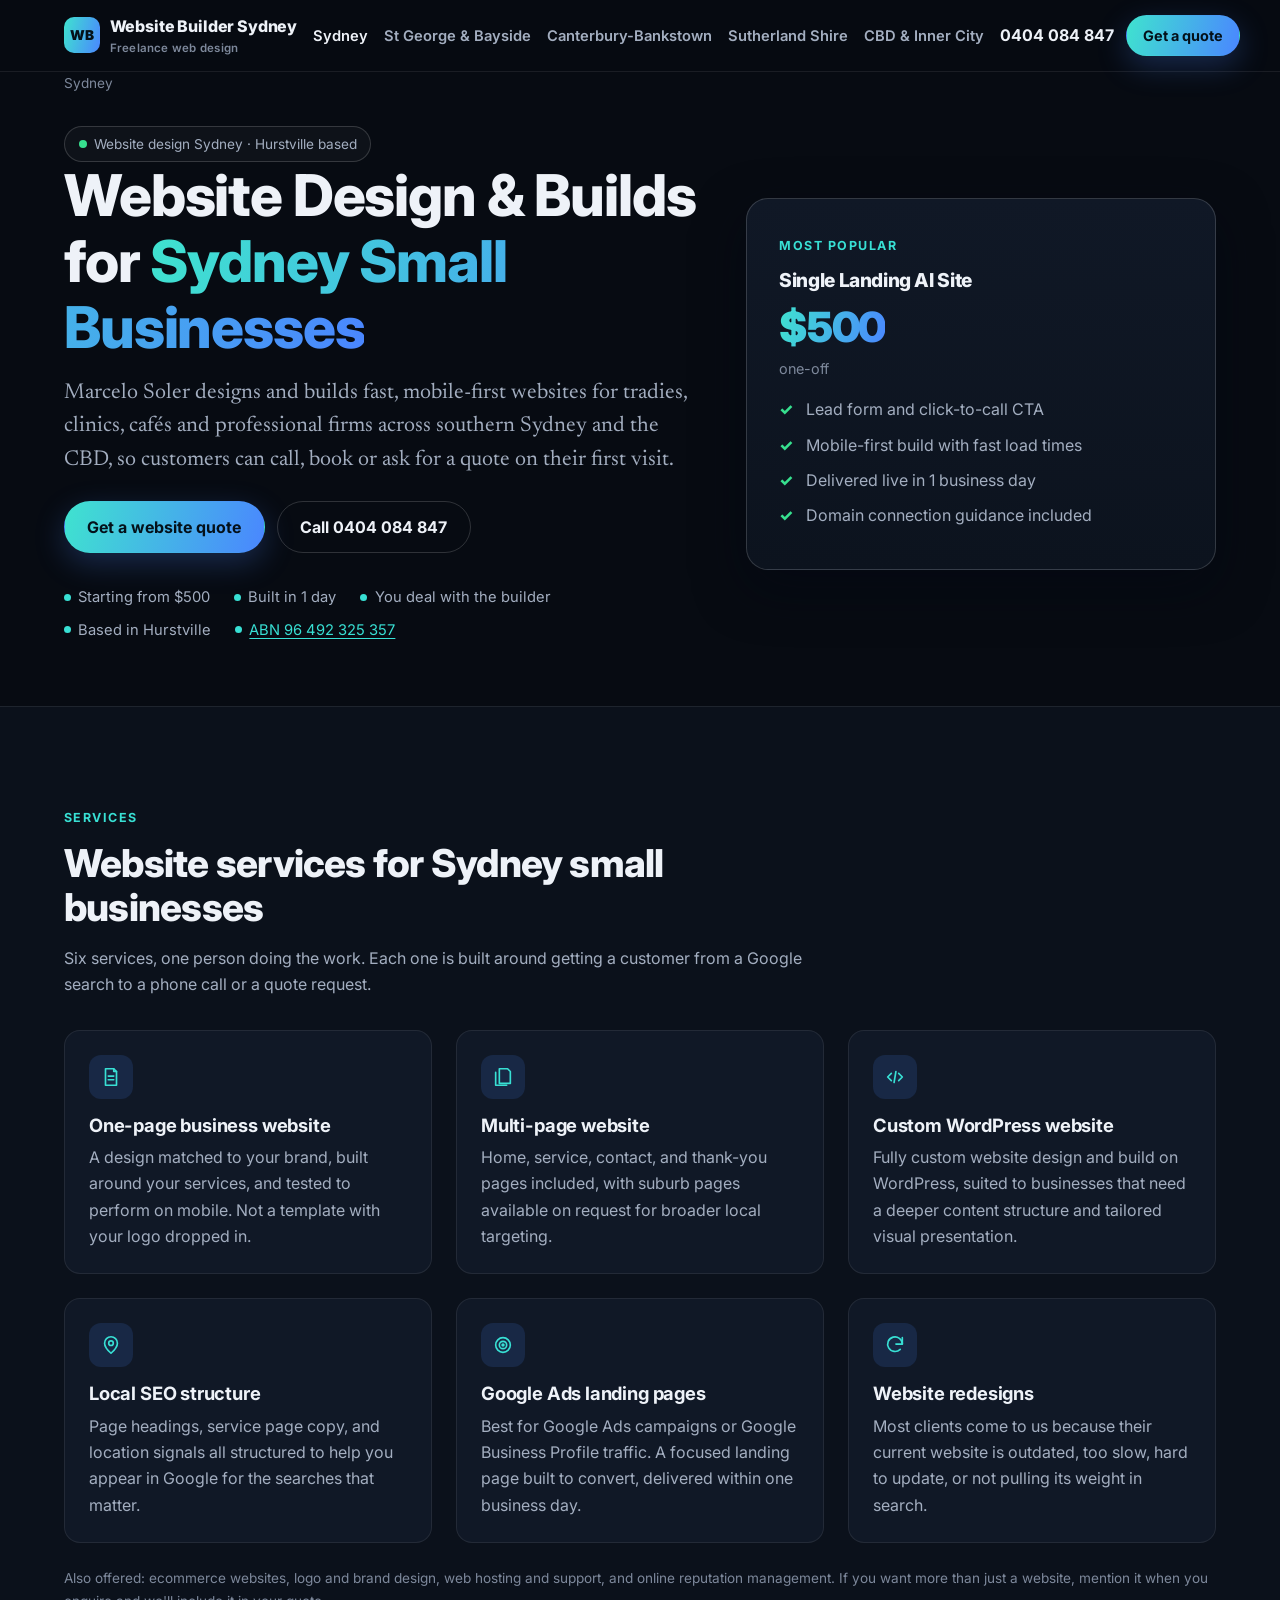
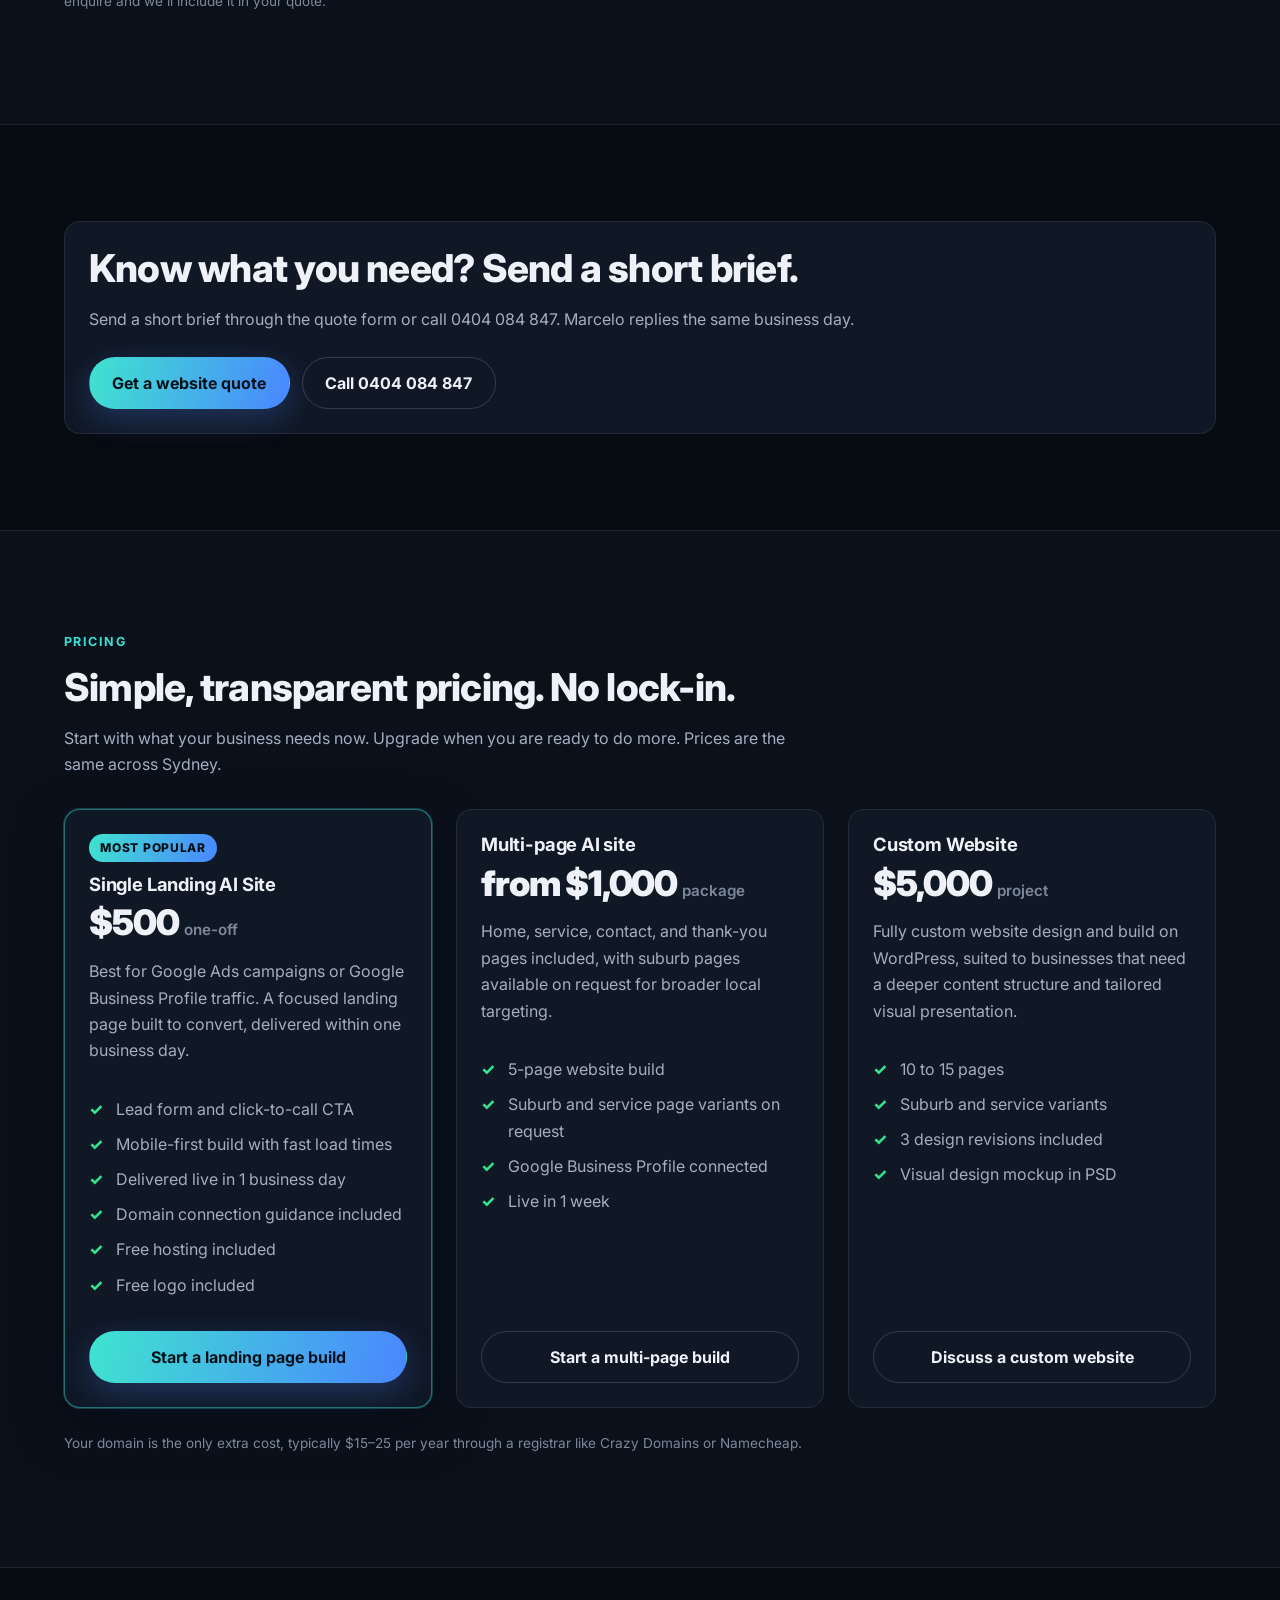
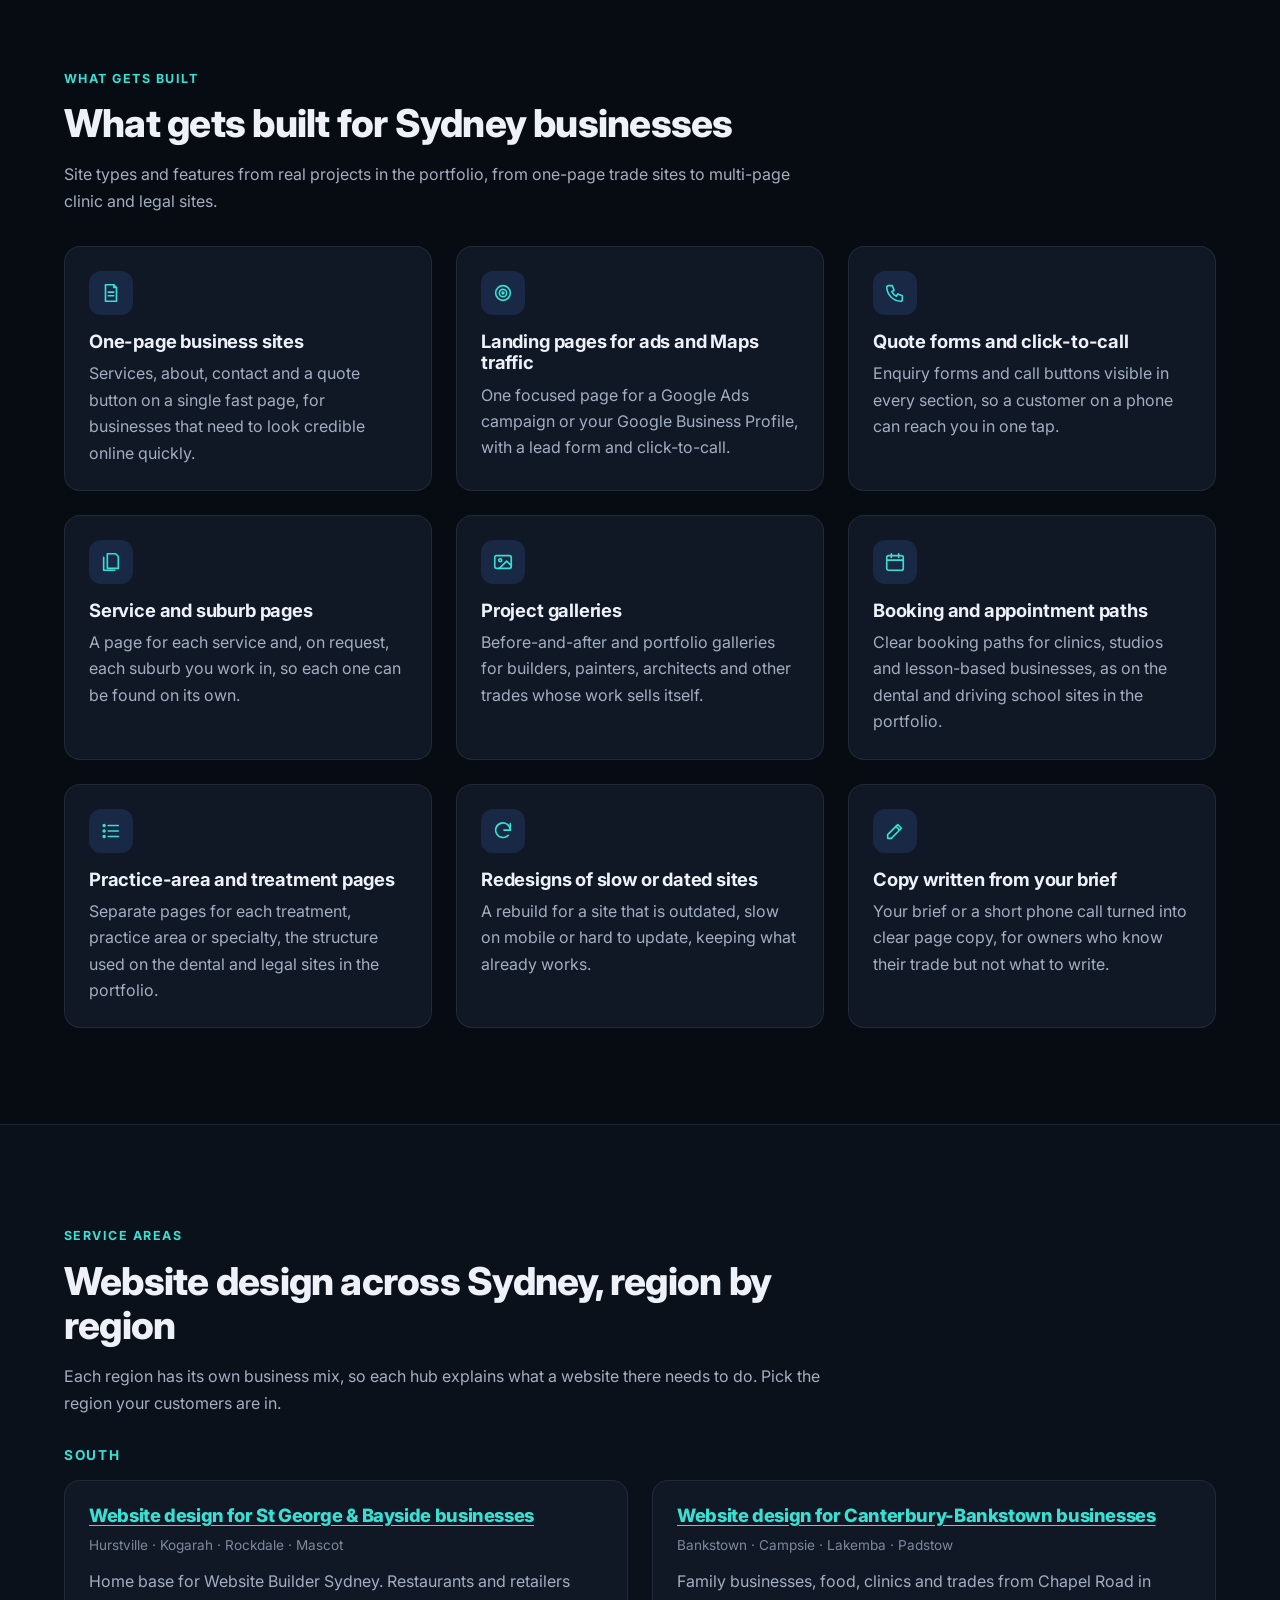
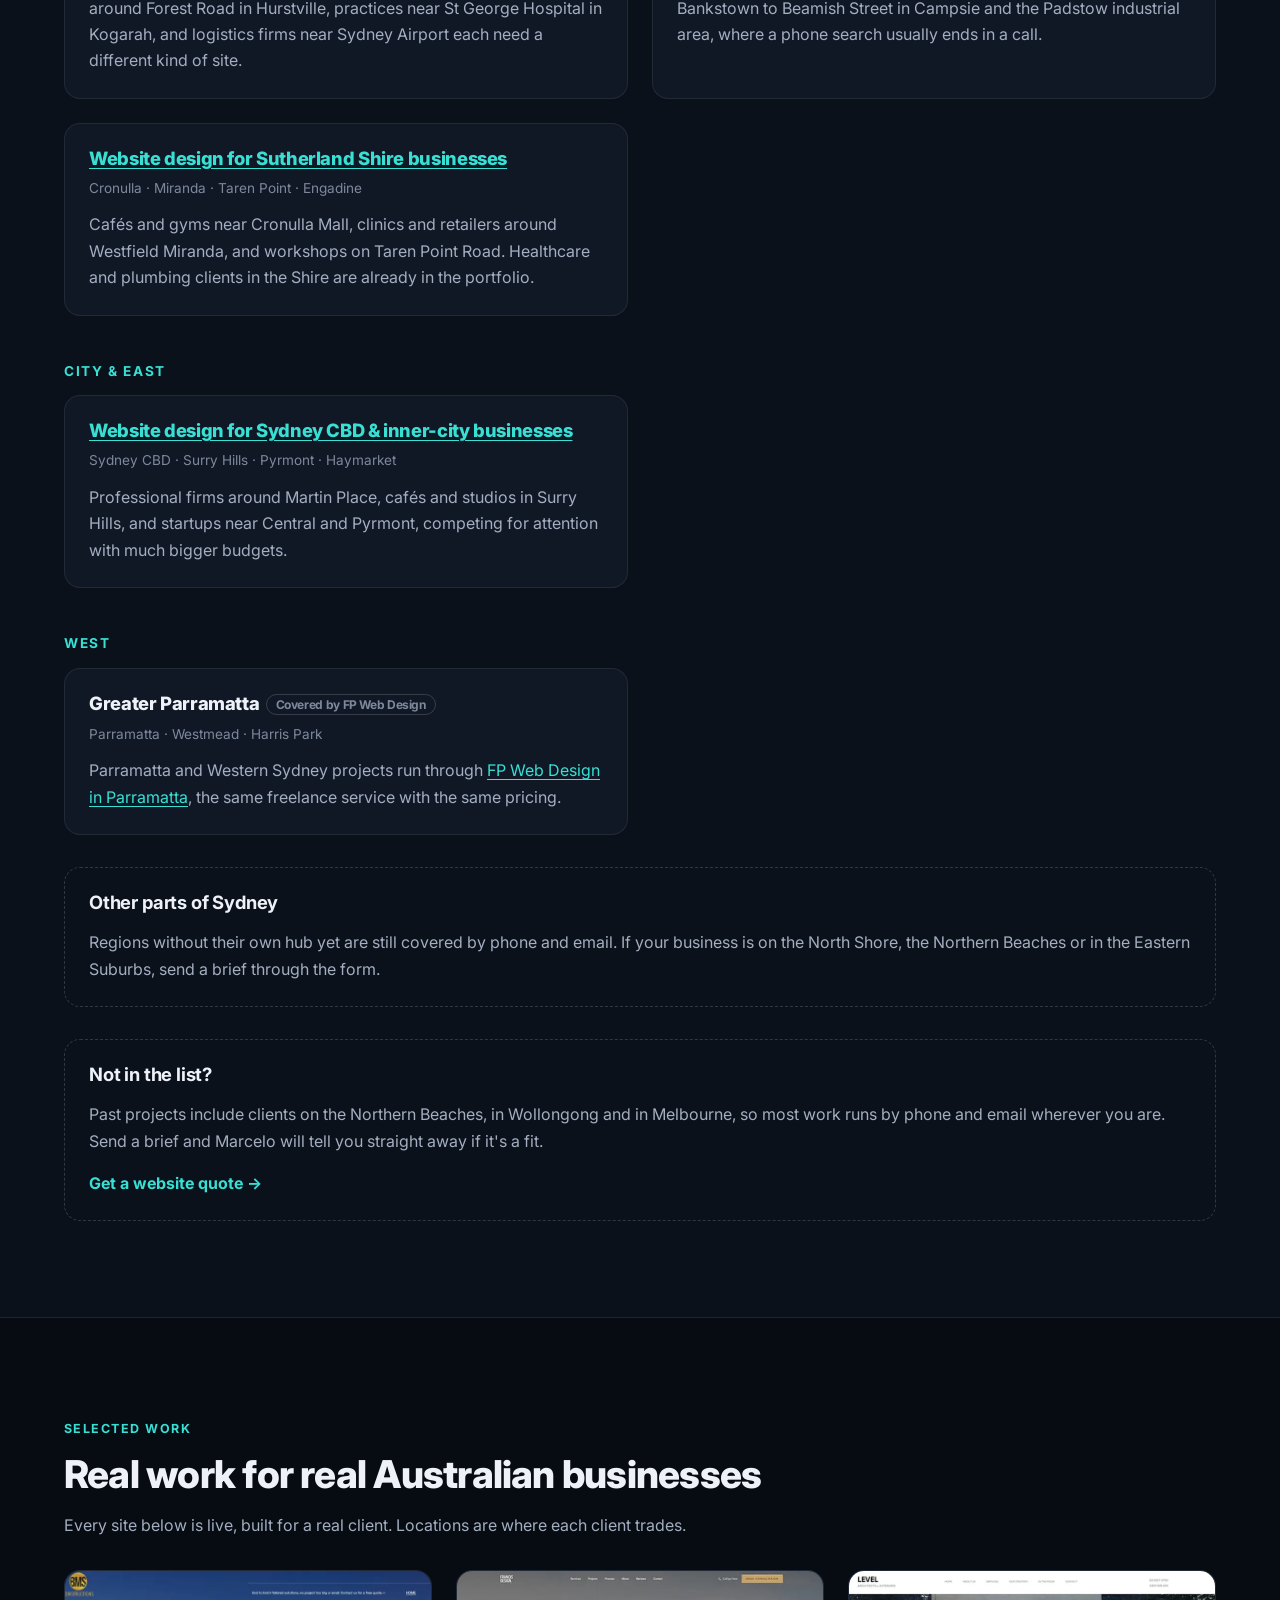
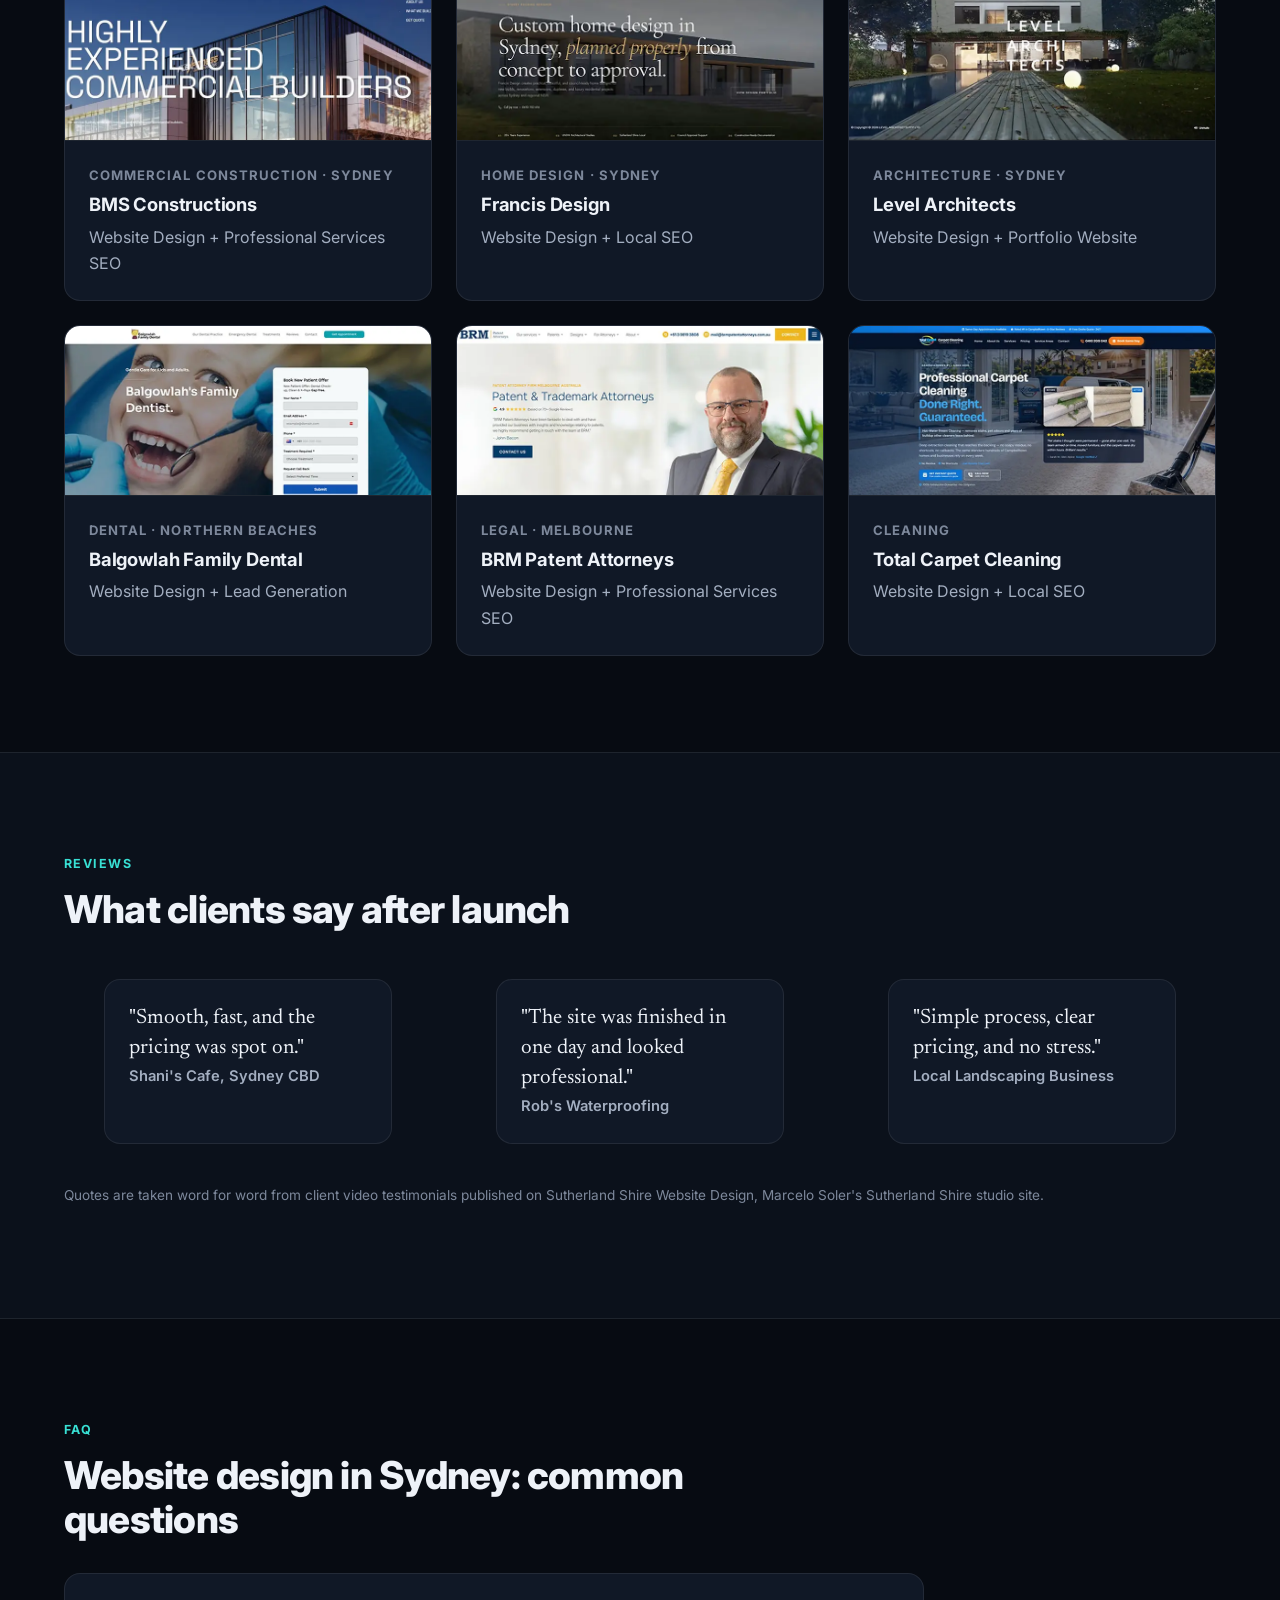
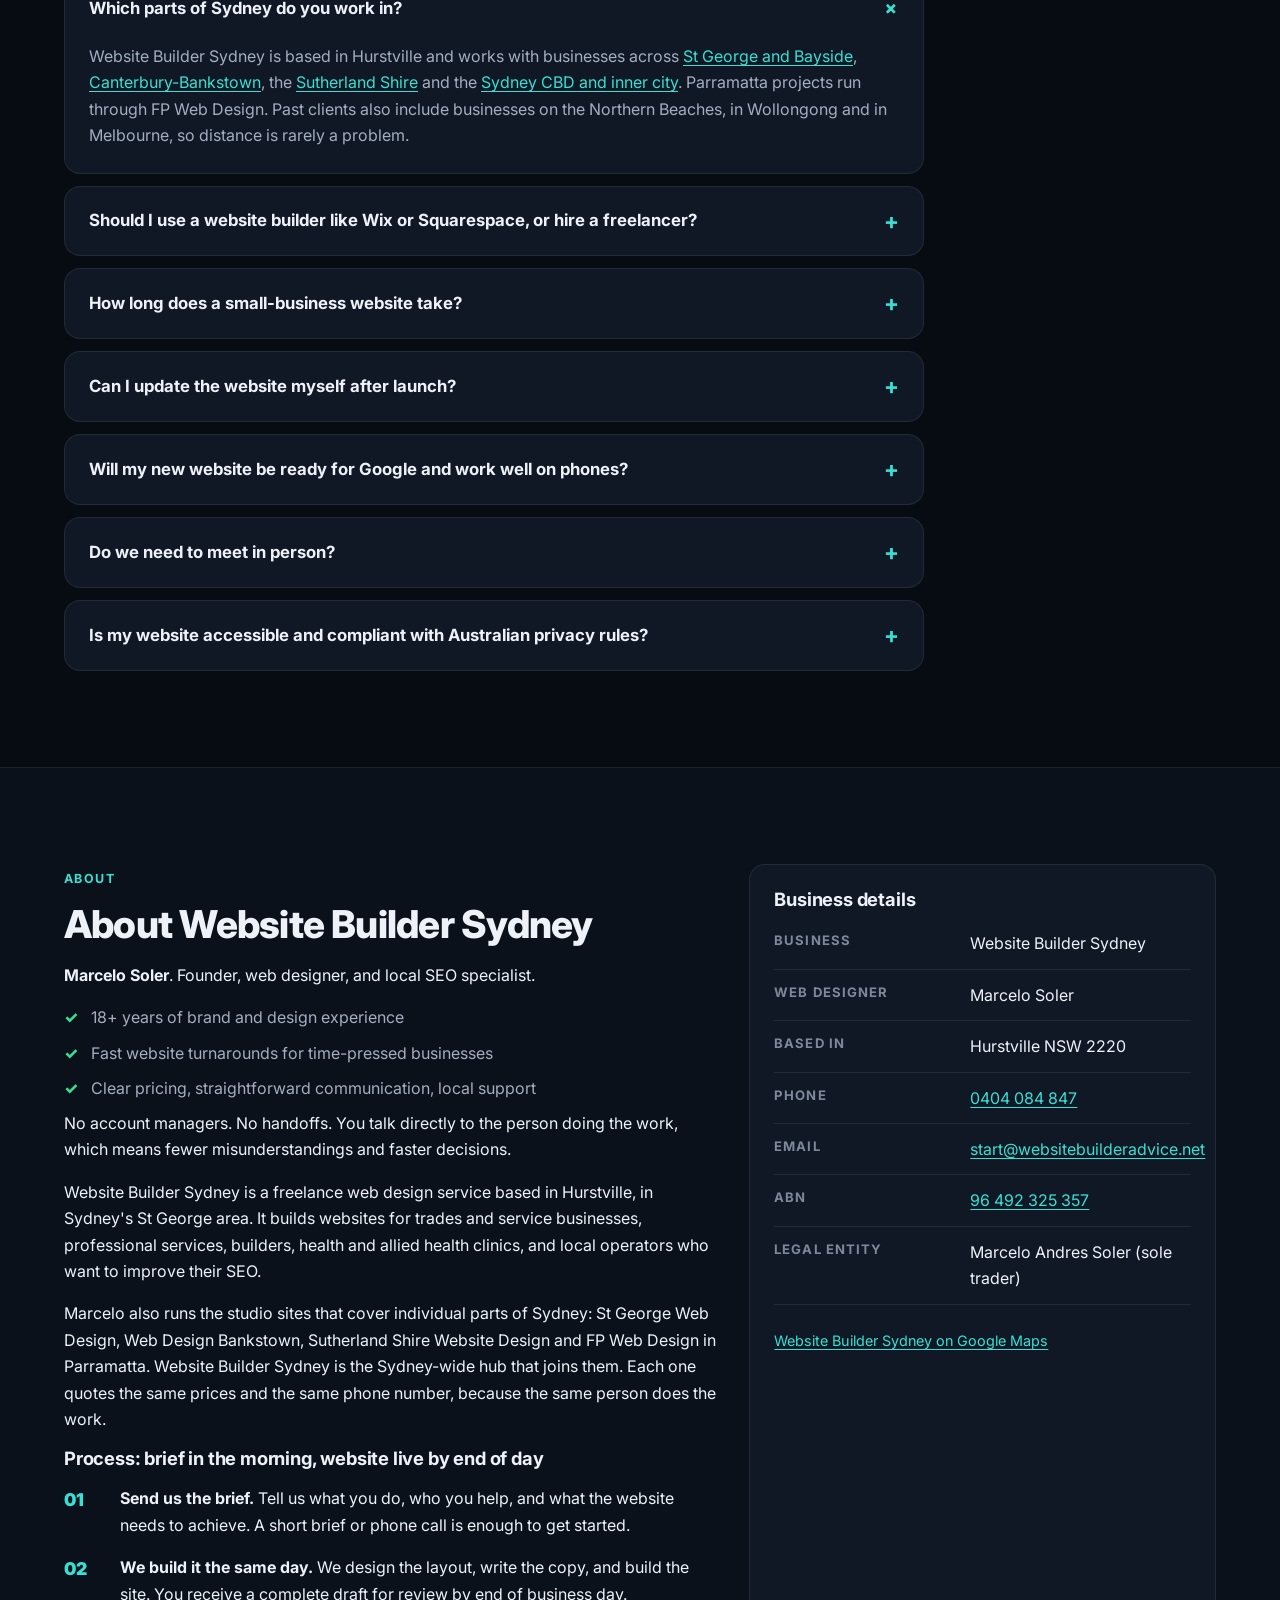
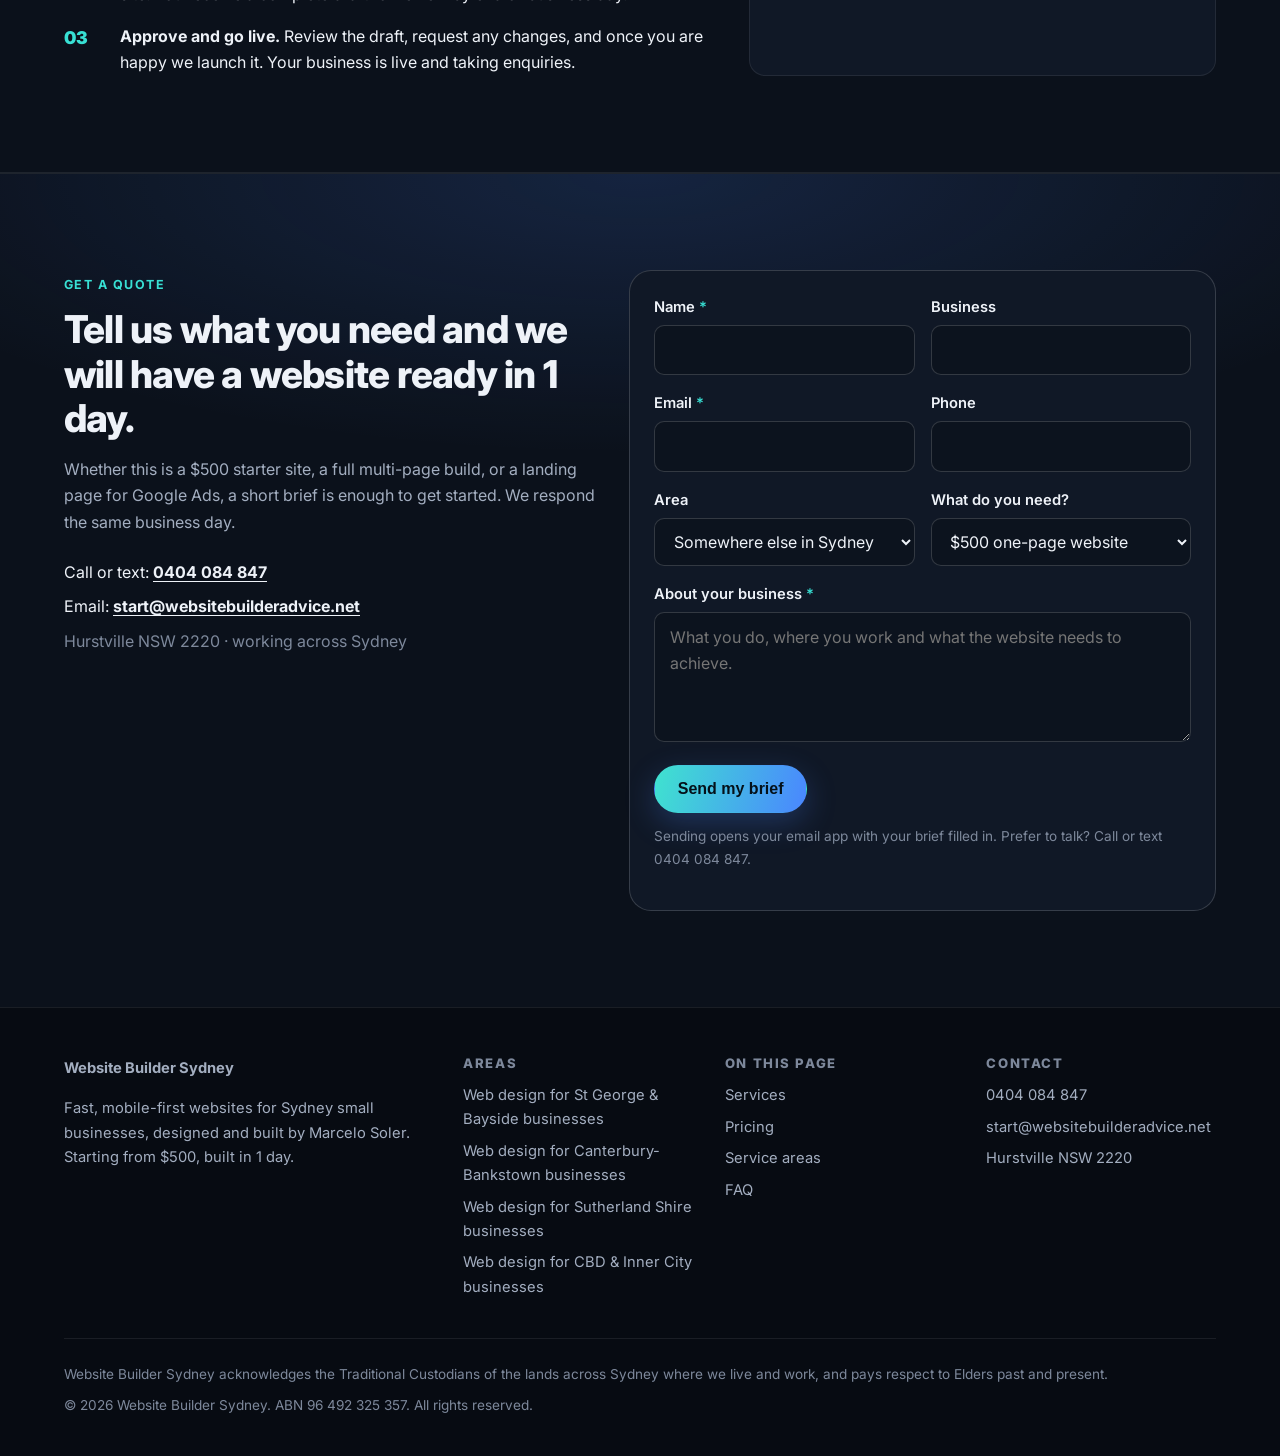
==== index.html @ 634d4457 "Make the Sydney hub the homepage and drop the / redirect Hub moves from /web-design-sydney/ to /, re" ====
<!DOCTYPE html>
<html lang="en-AU">
<head>
<meta charset="utf-8" />
<meta name="viewport" content="width=device-width, initial-scale=1" />
<title>Website Design Sydney from $500 | Website Builder Sydney</title>
<meta name="description" content="Freelance website design for Sydney small businesses by Marcelo Soler. Fast, mobile-first sites from $500, built in 1 day. St George, Bankstown, Sutherland Shire and the CBD." />
<link rel="canonical" href="https://websitebuilderadvice.net/" />
<meta property="og:type" content="website" />
<meta property="og:locale" content="en_AU" />
<meta property="og:site_name" content="Website Builder Sydney" />
<meta property="og:title" content="Website Design Sydney from $500 | Website Builder Sydney" />
<meta property="og:description" content="Freelance website design for Sydney small businesses by Marcelo Soler. Fast, mobile-first sites from $500, built in 1 day. St George, Bankstown, Sutherland Shire and the CBD." />
<meta property="og:url" content="https://websitebuilderadvice.net/" />
<meta name="theme-color" content="#070b12" />
<link rel="icon" href="/images/favicon.svg" type="image/svg+xml" />
<link rel="preconnect" href="https://fonts.googleapis.com" />
<link rel="preconnect" href="https://fonts.gstatic.com" crossorigin />
<link rel="stylesheet" href="https://fonts.googleapis.com/css2?family=Inter:wght@400;600;700;800;900&amp;family=Newsreader:ital,opsz,wght@0,6..72,400;1,6..72,400&amp;display=swap" />
<link rel="stylesheet" href="/css/styles.css?v=1" />
<script src="/js/main.js" defer></script>
</head>
<body>

<a class="skip-link" href="#main">Skip to content</a>
<header class="site-header">
  <div class="container header-inner">
    <a class="brand" href="/" aria-label="Website Builder Sydney, home">
      <span class="brand-mark" aria-hidden="true">WB</span>
      <span class="brand-name">Website Builder Sydney<small>Freelance web design</small></span>
    </a>
    <nav class="nav" aria-label="Primary"><ul><li><a href="/" aria-current="page">Sydney</a></li><li><a href="/st-george-bayside/">St George &amp; Bayside</a></li><li><a href="/canterbury-bankstown/">Canterbury-Bankstown</a></li><li><a href="/sutherland-shire/">Sutherland Shire</a></li><li><a href="/cbd-inner-city/">CBD &amp; Inner City</a></li></ul></nav>
    <div class="header-actions">
      <a class="header-phone" href="tel:+61404084847">0404 084 847</a>
      <a class="btn btn-primary" href="#quote">Get a quote</a>
      <button class="menu-toggle" type="button" aria-expanded="false" aria-controls="mobile-menu" data-menu-toggle>
        <span aria-hidden="true">☰</span><span class="sr-only">Menu</span>
      </button>
    </div>
  </div>
  <div class="mobile-menu" id="mobile-menu" hidden>
    <ul><li><a href="/" aria-current="page">Sydney</a></li><li><a href="/st-george-bayside/">St George &amp; Bayside</a></li><li><a href="/canterbury-bankstown/">Canterbury-Bankstown</a></li><li><a href="/sutherland-shire/">Sutherland Shire</a></li><li><a href="/cbd-inner-city/">CBD &amp; Inner City</a></li><li><a href="tel:+61404084847">Call 0404 084 847</a></li></ul>
  </div>
</header>
<main id="main">

<nav class="crumbs container" aria-label="Breadcrumb"><ol><li aria-current="page">Sydney</li></ol></nav>
<section class="hero" aria-labelledby="hero-h">
  <div class="container hero-grid">
    <div>
      <span class="pill" data-flag="new copy: owner sign-off"><span class="dot"></span>Website design Sydney · Hurstville based</span>
      <h1 id="hero-h" data-flag="new copy: owner sign-off">Website Design &amp; Builds for <span class="gradient-text">Sydney Small Businesses</span></h1>
      <p class="lede" data-flag="new copy: owner sign-off">Marcelo Soler designs and builds fast, mobile-first websites for tradies, clinics, cafés and professional firms across southern Sydney and the CBD, so customers can call, book or ask for a quote on their first visit.</p>
      <div class="cta-row">
        <a class="btn btn-primary" href="#quote">Get a website quote</a>
        <a class="btn btn-ghost" href="tel:+61404084847">Call 0404 084 847</a>
      </div>
      <ul class="trust-row" data-source="https://stgeorgewebdesign.com.au/">
        <li>Starting from $500</li>
        <li>Built in 1 day</li>
        <li>You deal with the builder</li>
        <li>Based in Hurstville</li>
        <li><a href="https://abr.business.gov.au/ABN/View?abn=96492325357" rel="noopener">ABN 96 492 325 357</a></li>
      </ul>
    </div>
    <aside class="hero-card" aria-label="Starter website offer" data-source="https://stgeorgewebdesign.com.au/">
      <span class="eyebrow">Most popular</span>
      <h2>Single Landing AI Site</h2>
      <p class="price"><span class="gradient-text">$500</span></p>
      <p class="dim fs-sm">one-off</p>
      <ul class="ticks">
        <li>Lead form and click-to-call CTA</li>
        <li>Mobile-first build with fast load times</li>
        <li>Delivered live in 1 business day</li>
        <li>Domain connection guidance included</li>
      </ul>
    </aside>
  </div>
</section>

<section class="section section--alt" id="services" aria-labelledby="services-h">
  <div class="container">
    <div class="section-head">
      <span class="eyebrow">Services</span>
      <h2 id="services-h" data-flag="new copy: owner sign-off">Website services for Sydney small businesses</h2>
      <p class="muted" data-flag="new copy: owner sign-off">Six services, one person doing the work. Each one is built around getting a customer from a Google search to a phone call or a quote request.</p>
    </div>
    <div class="grid grid-3">
      <article class="card" id="svc-onepage" data-source="https://stgeorgewebdesign.com.au/">
        <span class="card-icon" aria-hidden="true"><svg viewBox="0 0 24 24" fill="none" stroke="currentColor" stroke-width="1.8" stroke-linecap="round" stroke-linejoin="round"><path d="M6 3h9l3 3v15H6z"/><path d="M15 3v3h3"/><path d="M9 11h6M9 15h6"/></svg></span>
        <h3>One-page business website</h3>
        <p class="muted">A design matched to your brand, built around your services, and tested to perform on mobile. Not a template with your logo dropped in.</p>
      </article>
      <article class="card" id="svc-multipage" data-source="https://stgeorgewebdesign.com.au/">
        <span class="card-icon" aria-hidden="true"><svg viewBox="0 0 24 24" fill="none" stroke="currentColor" stroke-width="1.8" stroke-linecap="round" stroke-linejoin="round"><path d="M8 3h9l3 3v13H8z"/><path d="M4 7v14h12"/></svg></span>
        <h3>Multi-page website</h3>
        <p class="muted">Home, service, contact, and thank-you pages included, with suburb pages available on request for broader local targeting.</p>
      </article>
      <article class="card" id="svc-custom" data-source="https://stgeorgewebdesign.com.au/">
        <span class="card-icon" aria-hidden="true"><svg viewBox="0 0 24 24" fill="none" stroke="currentColor" stroke-width="1.8" stroke-linecap="round" stroke-linejoin="round"><path d="M8 8l-4 4 4 4M16 8l4 4-4 4M13 6l-2 12"/></svg></span>
        <h3>Custom WordPress website</h3>
        <p class="muted">Fully custom website design and build on WordPress, suited to businesses that need a deeper content structure and tailored visual presentation.</p>
      </article>
      <article class="card" id="svc-seo" data-source="https://stgeorgewebdesign.com.au/">
        <span class="card-icon" aria-hidden="true"><svg viewBox="0 0 24 24" fill="none" stroke="currentColor" stroke-width="1.8" stroke-linecap="round" stroke-linejoin="round"><path d="M12 21s-7-6.2-7-11a7 7 0 0114 0c0 4.8-7 11-7 11z"/><circle cx="12" cy="10" r="2.5"/></svg></span>
        <h3>Local SEO structure</h3>
        <p class="muted">Page headings, service page copy, and location signals all structured to help you appear in Google for the searches that matter.</p>
      </article>
      <article class="card" id="svc-ads" data-source="https://stgeorgewebdesign.com.au/">
        <span class="card-icon" aria-hidden="true"><svg viewBox="0 0 24 24" fill="none" stroke="currentColor" stroke-width="1.8" stroke-linecap="round" stroke-linejoin="round"><circle cx="12" cy="12" r="8"/><circle cx="12" cy="12" r="4"/><circle cx="12" cy="12" r="1"/></svg></span>
        <h3>Google Ads landing pages</h3>
        <p class="muted">Best for Google Ads campaigns or Google Business Profile traffic. A focused landing page built to convert, delivered within one business day.</p>
      </article>
      <article class="card" id="svc-redesign" data-source="https://sutherlandwebdesign.com.au/about/">
        <span class="card-icon" aria-hidden="true"><svg viewBox="0 0 24 24" fill="none" stroke="currentColor" stroke-width="1.8" stroke-linecap="round" stroke-linejoin="round"><path d="M20 11a8 8 0 10-2.3 5.7"/><path d="M20 4v7h-7"/></svg></span>
        <h3>Website redesigns</h3>
        <p class="muted">Most clients come to us because their current website is outdated, too slow, hard to update, or not pulling its weight in search.</p>
      </article>
    </div>
    <p class="source-note" data-source="https://sutherlandwebdesign.com.au/">Also offered: ecommerce websites, logo and brand design, web hosting and support, and online reputation management. If you want more than just a website, mention it when you enquire and we'll include it in your quote.</p>
  </div>
</section>
<section class="section" aria-labelledby="mid-cta-h">
  <div class="container">
    <div class="card" data-flag="new copy: owner sign-off">
      <h2 id="mid-cta-h">Know what you need? Send a short brief.</h2>
      <p class="muted">Send a short brief through the quote form or call 0404 084 847. Marcelo replies the same business day.</p>
      <div class="cta-row">
        <a class="btn btn-primary" href="#quote">Get a website quote</a>
        <a class="btn btn-ghost" href="tel:+61404084847">Call 0404 084 847</a>
      </div>
    </div>
  </div>
</section>

<section class="section section--alt" id="pricing" aria-labelledby="pricing-h" data-source="https://stgeorgewebdesign.com.au/">
  <div class="container">
    <div class="section-head">
      <span class="eyebrow">Pricing</span>
      <h2 id="pricing-h">Simple, transparent pricing. No lock-in.</h2>
      <p class="muted">Start with what your business needs now. Upgrade when you are ready to do more. Prices are the same across Sydney.</p>
    </div>
    <div class="grid grid-3">
      <article class="card plan plan--featured">
        <span class="badge">Most popular</span>
        <h3>Single Landing AI Site</h3>
        <p class="price">$500 <small>one-off</small></p>
        <p class="muted">Best for Google Ads campaigns or Google Business Profile traffic. A focused landing page built to convert, delivered within one business day.</p>
        <ul class="ticks"><li>Lead form and click-to-call CTA</li><li>Mobile-first build with fast load times</li><li>Delivered live in 1 business day</li><li>Domain connection guidance included</li><li>Free hosting included</li><li>Free logo included</li></ul>
        <a class="btn btn-primary" href="#quote">Start a landing page build</a>
      </article>
      <article class="card plan">

        <h3>Multi-page AI site</h3>
        <p class="price">from $1,000 <small>package</small></p>
        <p class="muted">Home, service, contact, and thank-you pages included, with suburb pages available on request for broader local targeting.</p>
        <ul class="ticks"><li>5-page website build</li><li>Suburb and service page variants on request</li><li>Google Business Profile connected</li><li>Live in 1 week</li></ul>
        <a class="btn btn-ghost" href="#quote">Start a multi-page build</a>
      </article>
      <article class="card plan">

        <h3>Custom Website</h3>
        <p class="price">$5,000 <small>project</small></p>
        <p class="muted">Fully custom website design and build on WordPress, suited to businesses that need a deeper content structure and tailored visual presentation.</p>
        <ul class="ticks"><li>10 to 15 pages</li><li>Suburb and service variants</li><li>3 design revisions included</li><li>Visual design mockup in PSD</li></ul>
        <a class="btn btn-ghost" href="#quote">Discuss a custom website</a>
      </article>
    </div>
    <p class="source-note">Your domain is the only extra cost, typically $15–25 per year through a registrar like Crazy Domains or Namecheap.</p>
  </div>
</section>

<section class="section" id="what-i-build" aria-labelledby="build-h" data-flag="new copy: owner sign-off">
  <div class="container">
    <div class="section-head">
      <span class="eyebrow">What gets built</span>
      <h2 id="build-h">What gets built for Sydney businesses</h2>
      <p class="muted">Site types and features from real projects in the portfolio, from one-page trade sites to multi-page clinic and legal sites.</p>
    </div>
    <div class="grid grid-3">
      <article class="card">
        <span class="card-icon" aria-hidden="true"><svg viewBox="0 0 24 24" fill="none" stroke="currentColor" stroke-width="1.8" stroke-linecap="round" stroke-linejoin="round"><path d="M6 3h9l3 3v15H6z"/><path d="M15 3v3h3"/><path d="M9 11h6M9 15h6"/></svg></span>
        <h3>One-page business sites</h3>
        <p class="muted">Services, about, contact and a quote button on a single fast page, for businesses that need to look credible online quickly.</p>
      </article>
      <article class="card">
        <span class="card-icon" aria-hidden="true"><svg viewBox="0 0 24 24" fill="none" stroke="currentColor" stroke-width="1.8" stroke-linecap="round" stroke-linejoin="round"><circle cx="12" cy="12" r="8"/><circle cx="12" cy="12" r="4"/><circle cx="12" cy="12" r="1"/></svg></span>
        <h3>Landing pages for ads and Maps traffic</h3>
        <p class="muted">One focused page for a Google Ads campaign or your Google Business Profile, with a lead form and click-to-call.</p>
      </article>
      <article class="card">
        <span class="card-icon" aria-hidden="true"><svg viewBox="0 0 24 24" fill="none" stroke="currentColor" stroke-width="1.8" stroke-linecap="round" stroke-linejoin="round"><path d="M5 4h4l2 5-2.5 1.5a11 11 0 005 5L15 13l5 2v4a2 2 0 01-2 2A16 16 0 013 6a2 2 0 012-2z"/></svg></span>
        <h3>Quote forms and click-to-call</h3>
        <p class="muted">Enquiry forms and call buttons visible in every section, so a customer on a phone can reach you in one tap.</p>
      </article>
      <article class="card">
        <span class="card-icon" aria-hidden="true"><svg viewBox="0 0 24 24" fill="none" stroke="currentColor" stroke-width="1.8" stroke-linecap="round" stroke-linejoin="round"><path d="M8 3h9l3 3v13H8z"/><path d="M4 7v14h12"/></svg></span>
        <h3>Service and suburb pages</h3>
        <p class="muted">A page for each service and, on request, each suburb you work in, so each one can be found on its own.</p>
      </article>
      <article class="card">
        <span class="card-icon" aria-hidden="true"><svg viewBox="0 0 24 24" fill="none" stroke="currentColor" stroke-width="1.8" stroke-linecap="round" stroke-linejoin="round"><rect x="3" y="5" width="18" height="14" rx="2"/><circle cx="9" cy="10" r="1.6"/><path d="M21 16l-5-5-8 8"/></svg></span>
        <h3>Project galleries</h3>
        <p class="muted">Before-and-after and portfolio galleries for builders, painters, architects and other trades whose work sells itself.</p>
      </article>
      <article class="card">
        <span class="card-icon" aria-hidden="true"><svg viewBox="0 0 24 24" fill="none" stroke="currentColor" stroke-width="1.8" stroke-linecap="round" stroke-linejoin="round"><rect x="3" y="5" width="18" height="16" rx="2"/><path d="M3 10h18M8 3v4M16 3v4"/></svg></span>
        <h3>Booking and appointment paths</h3>
        <p class="muted">Clear booking paths for clinics, studios and lesson-based businesses, as on the dental and driving school sites in the portfolio.</p>
      </article>
      <article class="card">
        <span class="card-icon" aria-hidden="true"><svg viewBox="0 0 24 24" fill="none" stroke="currentColor" stroke-width="1.8" stroke-linecap="round" stroke-linejoin="round"><path d="M9 6h11M9 12h11M9 18h11"/><circle cx="4.5" cy="6" r="1"/><circle cx="4.5" cy="12" r="1"/><circle cx="4.5" cy="18" r="1"/></svg></span>
        <h3>Practice-area and treatment pages</h3>
        <p class="muted">Separate pages for each treatment, practice area or specialty, the structure used on the dental and legal sites in the portfolio.</p>
      </article>
      <article class="card">
        <span class="card-icon" aria-hidden="true"><svg viewBox="0 0 24 24" fill="none" stroke="currentColor" stroke-width="1.8" stroke-linecap="round" stroke-linejoin="round"><path d="M20 11a8 8 0 10-2.3 5.7"/><path d="M20 4v7h-7"/></svg></span>
        <h3>Redesigns of slow or dated sites</h3>
        <p class="muted">A rebuild for a site that is outdated, slow on mobile or hard to update, keeping what already works.</p>
      </article>
      <article class="card">
        <span class="card-icon" aria-hidden="true"><svg viewBox="0 0 24 24" fill="none" stroke="currentColor" stroke-width="1.8" stroke-linecap="round" stroke-linejoin="round"><path d="M4 20h4L19 9l-4-4L4 16z"/><path d="M13 7l4 4"/></svg></span>
        <h3>Copy written from your brief</h3>
        <p class="muted">Your brief or a short phone call turned into clear page copy, for owners who know their trade but not what to write.</p>
      </article>
    </div>
  </div>
</section>

<section class="section section--alt" id="areas" aria-labelledby="areas-h">
  <div class="container">
    <div class="section-head">
      <span class="eyebrow">Service areas</span>
      <h2 id="areas-h" data-flag="new copy: owner sign-off">Website design across Sydney, region by region</h2>
      <p class="muted" data-flag="new copy: owner sign-off">Each region has its own business mix, so each hub explains what a website there needs to do. Pick the region your customers are in.</p>
    </div>
    <div class="area-group">
      <h3>South</h3>
      <div class="grid grid-2">
        <article class="card area-card" data-flag="new copy: owner sign-off">
          <h4><a href="/st-george-bayside/">Website design for St George &amp; Bayside businesses</a></h4>
          <p class="places">Hurstville · Kogarah · Rockdale · Mascot</p>
          <p class="muted">Home base for Website Builder Sydney. Restaurants and retailers around Forest Road in Hurstville, practices near St George Hospital in Kogarah, and logistics firms near Sydney Airport each need a different kind of site.</p>
        </article>
        <article class="card area-card" data-flag="new copy: owner sign-off">
          <h4><a href="/canterbury-bankstown/">Website design for Canterbury-Bankstown businesses</a></h4>
          <p class="places">Bankstown · Campsie · Lakemba · Padstow</p>
          <p class="muted">Family businesses, food, clinics and trades from Chapel Road in Bankstown to Beamish Street in Campsie and the Padstow industrial area, where a phone search usually ends in a call.</p>
        </article>
        <article class="card area-card" data-flag="new copy: owner sign-off">
          <h4><a href="/sutherland-shire/">Website design for Sutherland Shire businesses</a></h4>
          <p class="places">Cronulla · Miranda · Taren Point · Engadine</p>
          <p class="muted">Cafés and gyms near Cronulla Mall, clinics and retailers around Westfield Miranda, and workshops on Taren Point Road. Healthcare and plumbing clients in the Shire are already in the portfolio.</p>
        </article>
      </div>
    </div>
    <div class="area-group">
      <h3>City &amp; East</h3>
      <div class="grid grid-2">
        <article class="card area-card" data-flag="new copy: owner sign-off">
          <h4><a href="/cbd-inner-city/">Website design for Sydney CBD &amp; inner-city businesses</a></h4>
          <p class="places">Sydney CBD · Surry Hills · Pyrmont · Haymarket</p>
          <p class="muted">Professional firms around Martin Place, cafés and studios in Surry Hills, and startups near Central and Pyrmont, competing for attention with much bigger budgets.</p>
        </article>
      </div>
    </div>
    <div class="area-group">
      <h3>West</h3>
      <div class="grid grid-2">
        <article class="card area-card" data-flag="new copy: owner sign-off">
          <h4>Greater Parramatta<span class="status">Covered by FP Web Design</span></h4>
          <p class="places">Parramatta · Westmead · Harris Park</p>
          <p class="muted">Parramatta and Western Sydney projects run through <a href="https://webdesignparramatta.sydney/" rel="noopener">FP Web Design in Parramatta</a>, the same freelance service with the same pricing.</p>
        </article>
      </div>
    </div>
    <div class="nearby" data-flag="new copy: owner sign-off"><h3>Other parts of Sydney</h3><p class="muted">Regions without their own hub yet are still covered by phone and email. If your business is on the North Shore, the Northern Beaches or in the Eastern Suburbs, send a brief through the form.</p></div>
    <div class="nearby" data-flag="new copy: owner sign-off">
      <h3>Not in the list?</h3>
      <p class="muted">Past projects include clients on the Northern Beaches, in Wollongong and in Melbourne, so most work runs by phone and email wherever you are. Send a brief and Marcelo will tell you straight away if it's a fit.</p>
      <p><a class="card-link" href="#quote">Get a website quote</a></p>
    </div>
  </div>
</section>

<section class="section" id="work" aria-labelledby="work-h">
  <div class="container">
    <div class="section-head">
      <span class="eyebrow">Selected work</span>
      <h2 id="work-h" data-flag="new copy: owner sign-off">Real work for real Australian businesses</h2>
      <p class="muted" data-flag="new copy: owner sign-off">Every site below is live, built for a real client. Locations are where each client trades.</p>
    </div>
    <div class="grid grid-3">
      <article class="card work-card" data-source="https://sutherlandwebdesign.com.au/">
        <img src="/images/bms-constructions-commercial-builder-website.webp" alt="Homepage of the BMS Constructions website, a Sydney commercial builder, over a photo of a glass-fronted commercial building" width="800" height="346" loading="lazy" decoding="async" />
        <div class="card-body">
          <p class="meta">Commercial Construction · Sydney</p>
          <h3>BMS Constructions</h3>
          <p class="muted">Website Design + Professional Services SEO</p>
        </div>
      </article>
      <article class="card work-card" data-source="https://sutherlandwebdesign.com.au/">
        <img src="/images/francis-design-home-design-website.webp" alt="Homepage of the Francis Design website, a Sydney building designer, headed Custom home design in Sydney" width="800" height="341" loading="lazy" decoding="async" />
        <div class="card-body">
          <p class="meta">Home Design · Sydney</p>
          <h3>Francis Design</h3>
          <p class="muted">Website Design + Local SEO</p>
        </div>
      </article>
      <article class="card work-card" data-source="https://sutherlandwebdesign.com.au/">
        <img src="/images/level-architects-portfolio-website.webp" alt="Homepage of the Level Architects website, showing a full-width photo of a modern house and pool at dusk" width="800" height="372" loading="lazy" decoding="async" />
        <div class="card-body">
          <p class="meta">Architecture · Sydney</p>
          <h3>Level Architects</h3>
          <p class="muted">Website Design + Portfolio Website</p>
        </div>
      </article>
      <article class="card work-card" data-source="https://sutherlandwebdesign.com.au/">
        <img src="/images/balgowlah-family-dental-website-design.webp" alt="Homepage of the Balgowlah Family Dental website, a family dental practice on Sydney's Northern Beaches" width="800" height="390" loading="lazy" decoding="async" />
        <div class="card-body">
          <p class="meta">Dental · Northern Beaches</p>
          <h3>Balgowlah Family Dental</h3>
          <p class="muted">Website Design + Lead Generation</p>
        </div>
      </article>
      <article class="card work-card" data-source="https://sutherlandwebdesign.com.au/">
        <img src="/images/brm-patent-attorneys-website-design.webp" alt="Homepage of the BRM Patent Attorneys website, a Melbourne patent and trademark attorney firm" width="800" height="349" loading="lazy" decoding="async" />
        <div class="card-body">
          <p class="meta">Legal · Melbourne</p>
          <h3>BRM Patent Attorneys</h3>
          <p class="muted">Website Design + Professional Services SEO</p>
        </div>
      </article>
      <article class="card work-card" data-source="https://sutherlandwebdesign.com.au/">
        <img src="/images/total-carpet-cleaning-website-design.webp" alt="Homepage of the Total Carpet Cleaning website, with a same-day booking button and before-and-after carpet photos" width="800" height="378" loading="lazy" decoding="async" />
        <div class="card-body">
          <p class="meta">Cleaning</p>
          <h3>Total Carpet Cleaning</h3>
          <p class="muted">Website Design + Local SEO</p>
        </div>
      </article>
    </div>

  </div>
</section>

<section class="section section--alt" id="reviews" aria-labelledby="reviews-h">
  <div class="container">
    <div class="section-head">
      <span class="eyebrow">Reviews</span>
      <h2 id="reviews-h" data-source="https://stgeorgewebdesign.com.au/">What clients say after launch</h2>
    </div>
    <div class="grid grid-3">
      <figure class="card quote-card" data-source="https://sutherlandwebdesign.com.au/">
        <blockquote><p>"Smooth, fast, and the pricing was spot on."</p></blockquote>
        <figcaption>Shani's Cafe, Sydney CBD</figcaption>
      </figure>
      <figure class="card quote-card" data-source="https://sutherlandwebdesign.com.au/">
        <blockquote><p>"The site was finished in one day and looked professional."</p></blockquote>
        <figcaption>Rob's Waterproofing</figcaption>
      </figure>
      <figure class="card quote-card" data-source="https://sutherlandwebdesign.com.au/">
        <blockquote><p>"Simple process, clear pricing, and no stress."</p></blockquote>
        <figcaption>Local Landscaping Business</figcaption>
      </figure>
    </div>
    <p class="source-note" data-flag="new copy: owner sign-off">Quotes are taken word for word from client video testimonials published on Sutherland Shire Website Design, Marcelo Soler's Sutherland Shire studio site.</p>
  </div>
</section>

<section class="section" id="faq" aria-labelledby="faq-h">
  <div class="container">
    <div class="section-head">
      <span class="eyebrow">FAQ</span>
      <h2 id="faq-h" data-flag="new copy: owner sign-off">Website design in Sydney: common questions</h2>
    </div>
    <div class="faq">
      <details class="faq-item" data-flag="new copy: owner sign-off" open>
        <summary>Which parts of Sydney do you work in?</summary>
        <div class="faq-answer"><p>Website Builder Sydney is based in Hurstville and works with businesses across <a href="/st-george-bayside/">St George and Bayside</a>, <a href="/canterbury-bankstown/">Canterbury-Bankstown</a>, the <a href="/sutherland-shire/">Sutherland Shire</a> and the <a href="/cbd-inner-city/">Sydney CBD and inner city</a>. Parramatta projects run through FP Web Design. Past clients also include businesses on the Northern Beaches, in Wollongong and in Melbourne, so distance is rarely a problem.</p></div>
      </details>
      <details class="faq-item" data-flag="new copy: owner sign-off">
        <summary>Should I use a website builder like Wix or Squarespace, or hire a freelancer?</summary>
        <div class="faq-answer"><p>If you have a simple offer, a free weekend and you enjoy tinkering, a builder like Wix or Squarespace can be enough, and both are reasonable platforms. A freelancer makes more sense when your time is worth more than the build, when you need the site structured for local search from day one, or when a DIY attempt took all weekend and still looks off.</p><p>With Website Builder Sydney the starting point is a $500 one-page site, live in 1 business day, so the gap between DIY and done-for-you is smaller than most owners expect.</p></div>
      </details>
      <details class="faq-item" data-flag="new copy: owner sign-off">
        <summary>How long does a small-business website take?</summary>
        <div class="faq-answer"><p>A single landing page is delivered live in 1 business day once the brief is ready. A multi-page site (home, service, contact and thank-you pages) is live in 1 week. A Custom Website of 10 to 15 pages on WordPress is scoped with you before work starts.</p></div>
      </details>
      <details class="faq-item" data-flag="new copy: owner sign-off">
        <summary>Can I update the website myself after launch?</summary>
        <div class="faq-answer"><p>It depends on the build. The $500 and multi-page sites are fast static builds (clean HTML and CSS, no WordPress or plugins), so changes are made for you on request and Marcelo stays your contact for updates. If you want to edit pages yourself, the Custom Website is built on WordPress, which gives you a content editor.</p></div>
      </details>
      <details class="faq-item" data-flag="new copy: owner sign-off">
        <summary>Will my new website be ready for Google and work well on phones?</summary>
        <div class="faq-answer"><p>Every build is mobile-first and fast-loading, with page headings, service copy and location signals structured for local search. Multi-page sites are connected to your Google Business Profile. Nobody can honestly promise a ranking, but a clear, fast site gives Google and your customers less reason to look elsewhere.</p></div>
      </details>
      <details class="faq-item" data-flag="new copy: owner sign-off">
        <summary>Do we need to meet in person?</summary>
        <div class="faq-answer"><p>Usually not. A short brief or a phone call is enough to get started, and the draft is reviewed online before anything goes live. If you would rather talk it through face to face, ask when you call 0404 084 847.</p></div>
      </details>
      <details class="faq-item" data-flag="new copy: owner sign-off">
        <summary>Is my website accessible and compliant with Australian privacy rules?</summary>
        <div class="faq-answer"><p>Builds use mobile-first layouts, clear headings, readable contrast and labelled forms, which are core parts of <a href="https://www.w3.org/TR/WCAG22/" rel="noopener">WCAG 2.2</a>, the accessibility standard most Australian guidance points to. If your site collects names, emails or phone numbers, it needs a privacy policy, and the <a href="https://www.oaic.gov.au/privacy/australian-privacy-principles" rel="noopener">OAIC's guide to the Australian Privacy Principles</a> explains when those principles apply to a business.</p><p>This is general information, not legal advice. Check your obligations with a qualified adviser.</p></div>
      </details>
    </div>
  </div>
</section>

<section class="section section--alt" id="about" aria-labelledby="about-h">
  <div class="container about-grid">
    <div class="measure">
      <span class="eyebrow">About</span>
      <h2 id="about-h" data-flag="new copy: owner sign-off">About Website Builder Sydney</h2>
      <p data-source="https://sutherlandwebdesign.com.au/about/"><strong>Marcelo Soler</strong>. Founder, web designer, and local SEO specialist.</p>
      <ul class="ticks" data-source="https://sutherlandwebdesign.com.au/about/">
        <li>18+ years of brand and design experience</li>
        <li>Fast website turnarounds for time-pressed businesses</li>
        <li>Clear pricing, straightforward communication, local support</li>
      </ul>
      <p data-source="https://stgeorgewebdesign.com.au/">No account managers. No handoffs. You talk directly to the person doing the work, which means fewer misunderstandings and faster decisions.</p>
      <p data-flag="new copy: owner sign-off">Website Builder Sydney is a freelance web design service based in Hurstville, in Sydney's St George area. It builds websites for trades and service businesses, professional services, builders, health and allied health clinics, and local operators who want to improve their SEO.</p>
      <p data-flag="new copy: owner sign-off">Marcelo also runs the studio sites that cover individual parts of Sydney: St George Web Design, Web Design Bankstown, Sutherland Shire Website Design and FP Web Design in Parramatta. Website Builder Sydney is the Sydney-wide hub that joins them. Each one quotes the same prices and the same phone number, because the same person does the work.</p>
      <h3 data-source="https://stgeorgewebdesign.com.au/">Process: brief in the morning, website live by end of day</h3>
      <ol class="steps stack" data-source="https://stgeorgewebdesign.com.au/">
        <li><strong>Send us the brief.</strong> Tell us what you do, who you help, and what the website needs to achieve. A short brief or phone call is enough to get started.</li>
        <li><strong>We build it the same day.</strong> We design the layout, write the copy, and build the site. You receive a complete draft for review by end of business day.</li>
        <li><strong>Approve and go live.</strong> Review the draft, request any changes, and once you are happy we launch it. Your business is live and taking enquiries.</li>
      </ol>
    </div>
    <aside class="card" aria-label="Business details">
      <h3>Business details</h3>
      <ul class="fact-list">
        <li><span class="k">Business</span><span>Website Builder Sydney</span></li>
        <li><span class="k">Web designer</span><span>Marcelo Soler</span></li>
        <li><span class="k">Based in</span><span>Hurstville NSW 2220</span></li>
        <li><span class="k">Phone</span><span><a href="tel:+61404084847">0404 084 847</a></span></li>
        <li><span class="k">Email</span><span><a href="mailto:start@websitebuilderadvice.net">start@websitebuilderadvice.net</a></span></li>
        <li><span class="k">ABN</span><span><a href="https://abr.business.gov.au/ABN/View?abn=96492325357" rel="noopener">96 492 325 357</a></span></li>
        <li><span class="k">Legal entity</span><span>Marcelo Andres Soler (sole trader)</span></li>
      </ul>
      <p class="fs-sm after-grid"><a href="https://maps.app.goo.gl/xrakAW4nFD6ReaPy9" rel="noopener">Website Builder Sydney on Google Maps</a></p>
    </aside>
  </div>
</section>

<section class="section ready" id="quote" aria-labelledby="quote-h">
  <div class="container ready-grid">
    <div>
      <span class="eyebrow">Get a quote</span>
      <h2 id="quote-h" data-source="https://stgeorgewebdesign.com.au/">Tell us what you need and we will have a website ready in 1 day.</h2>
      <p class="muted" data-source="https://stgeorgewebdesign.com.au/">Whether this is a $500 starter site, a full multi-page build, or a landing page for Google Ads, a short brief is enough to get started. We respond the same business day.</p>
      <ul class="contact-lines">
        <li>Call or text: <a href="tel:+61404084847">0404 084 847</a></li>
        <li>Email: <a href="mailto:start@websitebuilderadvice.net">start@websitebuilderadvice.net</a></li>
        <li class="dim">Hurstville NSW 2220 · working across Sydney</li>
      </ul>
    </div>
    <form class="form-card" action="mailto:start@websitebuilderadvice.net" method="post" enctype="text/plain" aria-label="Website quote request">
      <div class="field-row">
        <div class="field"><label for="f-name">Name <span class="req">*</span></label><input id="f-name" name="name" type="text" autocomplete="name" required /></div>
        <div class="field"><label for="f-business">Business</label><input id="f-business" name="business" type="text" autocomplete="organization" /></div>
      </div>
      <div class="field-row">
        <div class="field"><label for="f-email">Email <span class="req">*</span></label><input id="f-email" name="email" type="email" autocomplete="email" required /></div>
        <div class="field"><label for="f-phone">Phone</label><input id="f-phone" name="phone" type="tel" autocomplete="tel" /></div>
      </div>
      <div class="field-row">
        <div class="field"><label for="f-area">Area</label>
          <select id="f-area" name="area"><option>St George &amp; Bayside</option><option>Canterbury-Bankstown</option><option>Sutherland Shire</option><option>Sydney CBD &amp; Inner City</option><option selected>Somewhere else in Sydney</option><option>Outside Sydney</option></select></div>
        <div class="field"><label for="f-service">What do you need?</label>
          <select id="f-service" name="service"><option>$500 one-page website</option><option>Multi-page website</option><option>Custom WordPress website</option><option>Google Ads landing page</option><option>Website redesign</option><option>Not sure yet</option></select></div>
      </div>
      <div class="field"><label for="f-msg">About your business <span class="req">*</span></label><textarea id="f-msg" name="message" required placeholder="What you do, where you work and what the website needs to achieve."></textarea></div>
      <button class="btn btn-primary" type="submit">Send my brief</button>
      <p class="form-note">Sending opens your email app with your brief filled in. Prefer to talk? Call or text 0404 084 847.</p>
    </form>
  </div>
</section>
</main>

<footer class="site-footer">
  <div class="container">
    <div class="footer-grid">
      <div>
        <p><strong>Website Builder Sydney</strong></p>
        <p data-flag="new copy: owner sign-off">Fast, mobile-first websites for Sydney small businesses, designed and built by Marcelo Soler. Starting from $500, built in 1 day.</p>
      </div>
      <div>
        <h2>Areas</h2>
        <ul><li><a href="/st-george-bayside/">Web design for St George &amp; Bayside businesses</a></li><li><a href="/canterbury-bankstown/">Web design for Canterbury-Bankstown businesses</a></li><li><a href="/sutherland-shire/">Web design for Sutherland Shire businesses</a></li><li><a href="/cbd-inner-city/">Web design for CBD &amp; Inner City businesses</a></li></ul>
      </div>
      <div>
        <h2>On this page</h2>
        <ul><li><a href="#services">Services</a></li><li><a href="#pricing">Pricing</a></li><li><a href="#areas">Service areas</a></li><li><a href="#faq">FAQ</a></li></ul>
      </div>
      <div>
        <h2>Contact</h2>
        <ul><li><a href="tel:+61404084847">0404 084 847</a></li><li><a href="mailto:start@websitebuilderadvice.net">start@websitebuilderadvice.net</a></li><li>Hurstville NSW 2220</li></ul>
      </div>
    </div>
    <div class="footer-bottom">
      <p data-flag="new copy: owner sign-off">Website Builder Sydney acknowledges the Traditional Custodians of the lands across Sydney where we live and work, and pays respect to Elders past and present.</p>
      <p>© <span id="year">2026</span> Website Builder Sydney. ABN 96 492 325 357. All rights reserved.</p>
    </div>
  </div>
</footer>
</body>
</html>
---- css/styles.css ----
/* ==========================================================================
   Website Builder Sydney: Sydney GeoHub stylesheet
   Same token system as the St George / FP Web Design network sites.
   Plain CSS, mobile-first, no frameworks.
   ========================================================================== */

/* 1. Tokens ---------------------------------------------------------------- */
:root {
  --bg: #070b12;
  --bg-elev: #0b111b;
  --card: #101826;
  --card-2: #0c131e;
  --text: #eef2f8;
  --text-muted: #a3aec0;
  --text-dim: #7d889b;
  --border: rgba(255, 255, 255, 0.08);
  --border-strong: rgba(255, 255, 255, 0.16);
  --accent-1: #38e0d4;
  --accent-2: #4a86ff;
  --accent-grad: linear-gradient(105deg, #3fe3cf 0%, #4a86ff 100%);
  --accent-soft: rgba(74, 134, 255, 0.14);
  --green: #37e08f;
  --amber: #ffcf6b;

  --font-sans: "Inter", system-ui, -apple-system, "Segoe UI", Roboto, sans-serif;
  --font-serif: "Newsreader", Georgia, "Times New Roman", serif;

  --space-2: 0.5rem;
  --space-3: 0.75rem;
  --space-4: 1rem;
  --space-6: 1.5rem;
  --space-8: 2rem;
  --space-12: 3rem;
  --space-16: 4rem;
  --space-24: 6rem;

  --radius-sm: 10px;
  --radius: 16px;
  --radius-lg: 22px;
  --radius-pill: 999px;
  --shadow: 0 18px 50px rgba(3, 8, 18, 0.55);

  --container: 1200px;
  --header-h: 72px;
}

/* 2. Reset & base ---------------------------------------------------------- */
*, *::before, *::after { box-sizing: border-box; }
html { -webkit-text-size-adjust: 100%; scroll-behavior: smooth; scroll-padding-top: calc(var(--header-h) + 1rem); }
body {
  margin: 0;
  background: var(--bg);
  color: var(--text);
  font-family: var(--font-sans);
  font-size: 1rem;
  line-height: 1.65;
  -webkit-font-smoothing: antialiased;
}
img { max-width: 100%; height: auto; display: block; }
a { color: var(--accent-1); text-underline-offset: 3px; }
a:hover { color: #7ff0e7; }
ul, ol { padding-left: 1.2rem; }
:focus-visible { outline: 2px solid var(--accent-1); outline-offset: 3px; border-radius: 4px; }

.skip-link {
  position: absolute; left: 1rem; top: -100px; z-index: 100;
  background: var(--accent-1); color: #021014; padding: 0.6rem 1rem; border-radius: var(--radius-sm); font-weight: 700;
}
.skip-link:focus { top: 1rem; }

/* 3. Typography ------------------------------------------------------------ */
h1, h2, h3, h4 { line-height: 1.15; letter-spacing: -0.02em; margin: 0 0 var(--space-4); font-weight: 800; }
h1 { font-size: clamp(2.1rem, 5.5vw, 3.6rem); }
h2 { font-size: clamp(1.6rem, 3.6vw, 2.4rem); }
h3 { font-size: 1.15rem; font-weight: 700; letter-spacing: -0.01em; }
p { margin: 0 0 var(--space-4); }
.lede { font-family: var(--font-serif); font-size: clamp(1.15rem, 2.2vw, 1.35rem); color: var(--text-muted); line-height: 1.55; }
.eyebrow {
  display: inline-block; font-size: 0.78rem; font-weight: 700; letter-spacing: 0.12em; text-transform: uppercase;
  color: var(--accent-1); margin-bottom: var(--space-3);
}
.gradient-text { background: var(--accent-grad); -webkit-background-clip: text; background-clip: text; color: transparent; }
.muted { color: var(--text-muted); }
.dim { color: var(--text-dim); }
.fs-sm { font-size: 0.9rem; }

/* 4. Layout ---------------------------------------------------------------- */
.container { width: 100%; max-width: var(--container); margin: 0 auto; padding: 0 1rem; }
.section { padding: var(--space-16) 0; }
.section--alt { background: var(--bg-elev); border-top: 1px solid var(--border); border-bottom: 1px solid var(--border); }
.section-head { max-width: 760px; margin-bottom: var(--space-8); }
.measure { max-width: 72ch; }
.grid { display: grid; gap: var(--space-6); grid-template-columns: 1fr; }
.stack > * + * { margin-top: var(--space-4); }

/* 5. Buttons & pills ------------------------------------------------------- */
.btn {
  display: inline-flex; align-items: center; justify-content: center; gap: 0.5rem;
  min-height: 48px; padding: 0.75rem 1.4rem; border-radius: var(--radius-pill);
  font-weight: 700; font-size: 1rem; text-decoration: none; border: 1px solid transparent; cursor: pointer; white-space: nowrap;
  transition: transform 0.15s ease, box-shadow 0.15s ease, background 0.15s ease;
}
.btn-primary { background: var(--accent-grad); color: #04111a; box-shadow: 0 10px 30px rgba(74, 134, 255, 0.25); }
.btn-primary:hover { color: #04111a; transform: translateY(-1px); }
.btn-ghost { background: transparent; color: var(--text); border-color: var(--border-strong); }
.btn-ghost:hover { color: var(--text); background: rgba(255, 255, 255, 0.05); }
.cta-row { display: flex; flex-wrap: wrap; gap: var(--space-3); margin-top: var(--space-6); }
.pill {
  display: inline-flex; align-items: center; gap: 0.45rem; padding: 0.35rem 0.85rem; border-radius: var(--radius-pill);
  border: 1px solid var(--border-strong); font-size: 0.85rem; color: var(--text-muted); background: rgba(255, 255, 255, 0.03);
}
.pill .dot { width: 8px; height: 8px; border-radius: 50%; background: var(--green); }
.pill-row { display: flex; flex-wrap: wrap; gap: var(--space-2); list-style: none; padding: 0; margin: 0; }

/* 6. Header ---------------------------------------------------------------- */
.site-header {
  position: sticky; top: 0; z-index: 50; height: var(--header-h);
  background: rgba(7, 11, 18, 0.92); border-bottom: 1px solid var(--border);
  backdrop-filter: saturate(140%) blur(10px); -webkit-backdrop-filter: saturate(140%) blur(10px);
}
.header-inner { display: flex; align-items: center; justify-content: space-between; height: 100%; gap: var(--space-4); }
.brand { display: inline-flex; align-items: center; gap: 0.6rem; color: var(--text); text-decoration: none; font-weight: 800; letter-spacing: -0.01em; }
.brand:hover { color: var(--text); }
.brand-mark {
  width: 36px; height: 36px; border-radius: 10px; background: var(--accent-grad); color: #04111a;
  display: grid; place-items: center; font-size: 0.85rem; font-weight: 900;
}
.brand-name small { display: block; font-size: 0.72rem; font-weight: 600; color: var(--text-dim); letter-spacing: 0.02em; }
.nav { display: none; }
.nav ul { display: flex; gap: var(--space-6); list-style: none; margin: 0; padding: 0; }
.nav a { color: var(--text-muted); text-decoration: none; font-weight: 600; font-size: 0.92rem; }
.nav a:hover, .nav a[aria-current="page"] { color: var(--text); }
.header-actions { display: flex; align-items: center; gap: var(--space-3); }
.header-actions .btn { min-height: 40px; padding: 0.5rem 1rem; font-size: 0.9rem; }
.header-phone { display: none; color: var(--text); font-weight: 700; text-decoration: none; }
.menu-toggle {
  display: inline-grid; place-items: center; width: 44px; height: 44px; border-radius: 12px;
  background: transparent; border: 1px solid var(--border-strong); color: var(--text); cursor: pointer;
}
.mobile-menu { border-bottom: 1px solid var(--border); background: var(--bg-elev); }
.mobile-menu[hidden] { display: none; }
.mobile-menu ul { list-style: none; margin: 0; padding: var(--space-4) 1rem var(--space-6); }
.mobile-menu a { display: block; padding: 0.7rem 0; color: var(--text); text-decoration: none; font-weight: 600; border-bottom: 1px solid var(--border); }

/* 7. Breadcrumbs & hero ---------------------------------------------------- */
.crumbs { padding-top: var(--space-6); font-size: 0.85rem; color: var(--text-dim); }
.crumbs ol { list-style: none; display: flex; flex-wrap: wrap; gap: 0.4rem; margin: 0; padding: 0; }
.crumbs li + li::before { content: "›"; margin-right: 0.4rem; color: var(--text-dim); }
.crumbs a { color: var(--text-muted); }
.hero { padding: var(--space-8) 0 var(--space-16); }
.hero-grid { display: grid; gap: var(--space-12); align-items: center; }
.hero .lede { max-width: 60ch; }
.trust-row { display: flex; flex-wrap: wrap; gap: var(--space-2) var(--space-6); list-style: none; padding: 0; margin: var(--space-8) 0 0; font-size: 0.92rem; color: var(--text-muted); }
.trust-row li { display: inline-flex; align-items: center; gap: 0.45rem; }
.trust-row li::before { content: ""; width: 7px; height: 7px; border-radius: 50%; background: var(--accent-1); }
.hero-card {
  background: linear-gradient(180deg, var(--card) 0%, var(--card-2) 100%); border: 1px solid var(--border-strong);
  border-radius: var(--radius-lg); padding: var(--space-8); box-shadow: var(--shadow);
}
.hero-card h2 { font-size: 1.2rem; }
.hero-card .price { font-size: 2.6rem; font-weight: 900; letter-spacing: -0.03em; line-height: 1; margin-bottom: var(--space-2); }
.ticks { list-style: none; padding: 0; margin: var(--space-4) 0 0; }
.ticks li { position: relative; padding-left: 1.7rem; margin-bottom: 0.55rem; color: var(--text-muted); }
.ticks li::before { content: "✓"; position: absolute; left: 0; top: 0; color: var(--green); font-weight: 800; }

/* 8. Cards ----------------------------------------------------------------- */
.card {
  background: var(--card); border: 1px solid var(--border); border-radius: var(--radius); padding: var(--space-6);
}
.card h3 { margin-bottom: var(--space-2); }
.card p:last-child { margin-bottom: 0; }
.card-icon {
  width: 44px; height: 44px; border-radius: 12px; display: grid; place-items: center; margin-bottom: var(--space-4);
  background: var(--accent-soft); color: var(--accent-1);
}
.card-icon svg { width: 22px; height: 22px; }
.card .meta { font-size: 0.82rem; color: var(--text-dim); margin-bottom: var(--space-2); text-transform: uppercase; letter-spacing: 0.08em; font-weight: 700; }
.card-link { font-weight: 700; text-decoration: none; }
.card-link::after { content: " →"; }

/* 9. Pricing --------------------------------------------------------------- */
.plan { display: flex; flex-direction: column; }
.plan--featured { border-color: rgba(56, 224, 212, 0.45); box-shadow: 0 0 0 1px rgba(56, 224, 212, 0.25), var(--shadow); }
.plan .price { font-size: 2.2rem; font-weight: 900; letter-spacing: -0.03em; line-height: 1.1; }
.plan .price small { font-size: 0.95rem; font-weight: 600; color: var(--text-dim); letter-spacing: 0; }
.plan .ticks { flex: 1; margin-bottom: var(--space-6); }
.badge {
  align-self: flex-start; font-size: 0.75rem; font-weight: 800; letter-spacing: 0.06em; text-transform: uppercase;
  padding: 0.25rem 0.7rem; border-radius: var(--radius-pill); background: var(--accent-grad); color: #04111a; margin-bottom: var(--space-3);
}

/* 10. Service areas (GeoHub core) ----------------------------------------- */
.area-group + .area-group { margin-top: var(--space-12); }
.area-group > h3 { font-size: 0.85rem; text-transform: uppercase; letter-spacing: 0.12em; color: var(--accent-1); margin-bottom: var(--space-4); }
.area-card h4 { font-size: 1.15rem; margin-bottom: var(--space-2); }
.area-card .places { font-size: 0.85rem; color: var(--text-dim); margin-bottom: var(--space-3); }
.area-card .links { display: flex; flex-wrap: wrap; gap: var(--space-2) var(--space-4); margin: var(--space-3) 0 0; padding: 0; list-style: none; font-size: 0.92rem; }
.status { display: inline-block; font-size: 0.75rem; font-weight: 700; padding: 0.15rem 0.55rem; border-radius: var(--radius-pill); border: 1px solid var(--border-strong); color: var(--text-dim); margin-left: 0.4rem; vertical-align: middle; }
.nearby { margin-top: var(--space-8); padding: var(--space-6); border: 1px dashed var(--border-strong); border-radius: var(--radius); }
.nearby p:last-child { margin-bottom: 0; }

/* 11. Work ----------------------------------------------------------------- */
.work-card { padding: 0; overflow: hidden; }
.work-card img { width: 100%; aspect-ratio: 800 / 370; object-fit: cover; object-position: top; border-bottom: 1px solid var(--border); background: var(--card-2); }
.work-card .card-body { padding: var(--space-6); }

/* 12. Reviews -------------------------------------------------------------- */
.quote-card blockquote { margin: 0; }
.quote-card blockquote p { font-family: var(--font-serif); font-size: 1.3rem; line-height: 1.45; color: var(--text); }
.quote-card figcaption { color: var(--text-muted); font-size: 0.92rem; font-weight: 600; }
.source-note { font-size: 0.85rem; color: var(--text-dim); margin-top: var(--space-6); }

/* 13. Placeholders --------------------------------------------------------- */
[data-placeholder] {
  border: 1px dashed rgba(255, 207, 107, 0.55); background: rgba(255, 207, 107, 0.06); border-radius: var(--radius);
  padding: var(--space-6); color: var(--amber);
}
[data-placeholder] p:last-child { margin-bottom: 0; }

/* 14. Process -------------------------------------------------------------- */
.steps { list-style: none; padding: 0; margin: 0; counter-reset: step; }
.steps li { counter-increment: step; position: relative; padding-left: 3.5rem; }
.steps li::before {
  content: counter(step, decimal-leading-zero); position: absolute; left: 0; top: 0;
  font-weight: 900; font-size: 1.1rem; color: var(--accent-1);
}

/* 15. FAQ ------------------------------------------------------------------ */
.faq { max-width: 860px; }
.faq-item { border: 1px solid var(--border); border-radius: var(--radius); background: var(--card); }
.faq-item + .faq-item { margin-top: var(--space-3); }
.faq-item summary {
  list-style: none; cursor: pointer; padding: var(--space-4) var(--space-6); font-weight: 700; font-size: 1.05rem;
  display: flex; justify-content: space-between; align-items: center; gap: var(--space-4); min-height: 56px;
}
.faq-item summary::-webkit-details-marker { display: none; }
.faq-item summary::after { content: "+"; font-size: 1.4rem; color: var(--accent-1); flex-shrink: 0; transition: transform 0.2s ease; }
.faq-item[open] summary::after { transform: rotate(45deg); }
.faq-answer { padding: 0 var(--space-6) var(--space-6); color: var(--text-muted); }
.faq-answer p:last-child { margin-bottom: 0; }

/* 16. About ---------------------------------------------------------------- */
.about-grid { display: grid; gap: var(--space-8); }
.fact-list { list-style: none; padding: 0; margin: 0; }
.fact-list li { display: grid; grid-template-columns: 1fr; gap: 0.15rem; padding: var(--space-3) 0; border-bottom: 1px solid var(--border); }
.fact-list dt, .fact-list .k { color: var(--text-dim); font-size: 0.82rem; text-transform: uppercase; letter-spacing: 0.08em; font-weight: 700; }

/* 17. Quote form / final CTA ---------------------------------------------- */
.ready { background: radial-gradient(1200px 400px at 50% 0%, rgba(74, 134, 255, 0.16), transparent 70%), var(--bg-elev); border-top: 1px solid var(--border); }
.ready-grid { display: grid; gap: var(--space-8); }
.form-card { background: var(--card); border: 1px solid var(--border-strong); border-radius: var(--radius-lg); padding: var(--space-6); }
.field { margin-bottom: var(--space-4); }
.field label { display: block; font-weight: 600; font-size: 0.92rem; margin-bottom: 0.35rem; }
.field .req { color: var(--accent-1); }
.field input, .field select, .field textarea {
  width: 100%; min-height: 48px; padding: 0.7rem 0.9rem; border-radius: var(--radius-sm);
  border: 1px solid var(--border-strong); background: var(--card-2); color: var(--text); font: inherit;
}
.field textarea { min-height: 130px; resize: vertical; }
.field-row { display: grid; gap: 0 var(--space-4); }
.form-note { font-size: 0.85rem; color: var(--text-dim); margin-top: var(--space-3); }
.contact-lines { list-style: none; padding: 0; margin: var(--space-6) 0 0; }
.contact-lines li { margin-bottom: var(--space-2); }
.contact-lines a { color: var(--text); font-weight: 700; }

/* 18. Footer --------------------------------------------------------------- */
.site-footer { border-top: 1px solid var(--border); padding: var(--space-12) 0 var(--space-8); font-size: 0.92rem; color: var(--text-muted); }
.footer-grid { display: grid; gap: var(--space-8); }
.site-footer h2 { font-size: 0.82rem; text-transform: uppercase; letter-spacing: 0.12em; color: var(--text-dim); margin-bottom: var(--space-3); }
.site-footer ul { list-style: none; padding: 0; margin: 0; }
.site-footer li { margin-bottom: 0.45rem; }
.site-footer a { color: var(--text-muted); text-decoration: none; }
.site-footer a:hover { color: var(--text); }
.footer-bottom { margin-top: var(--space-8); padding-top: var(--space-6); border-top: 1px solid var(--border); font-size: 0.85rem; color: var(--text-dim); }
.footer-bottom p { margin-bottom: var(--space-2); }

/* 19. Breakpoints ---------------------------------------------------------- */
@media (min-width: 640px) {
  .grid-2, .grid-3, .grid-4 { grid-template-columns: repeat(2, 1fr); }
  .field-row { grid-template-columns: 1fr 1fr; }
  .fact-list li { grid-template-columns: 180px 1fr; gap: var(--space-4); }
}
@media (min-width: 960px) {
  .section { padding: var(--space-24) 0; }
  .container { padding: 0 1.5rem; }
  .grid-3 { grid-template-columns: repeat(3, 1fr); }
  .grid-4 { grid-template-columns: repeat(4, 1fr); }
  .hero-grid { grid-template-columns: 1.35fr 1fr; }
  .about-grid { grid-template-columns: 1.4fr 1fr; }
  .ready-grid { grid-template-columns: 1fr 1.1fr; align-items: start; }
  .footer-grid { grid-template-columns: 1.6fr 1fr 1fr 1fr; }
  .nav { display: block; }
  .header-phone { display: inline; }
  .menu-toggle { display: none; }
  .mobile-menu { display: none; }
}

/* 20. Motion --------------------------------------------------------------- */
@media (prefers-reduced-motion: reduce) {
  html { scroll-behavior: auto; }
  *, *::before, *::after { transition: none !important; animation: none !important; }
}

/* 21. Utilities ------------------------------------------------------------ */
.after-grid { margin-top: var(--space-6); }
.sr-only {
  position: absolute; width: 1px; height: 1px; padding: 0; margin: -1px; overflow: hidden;
  clip: rect(0, 0, 0, 0); white-space: nowrap; border: 0;
}

/* 22. Overflow and header fit ---------------------------------------------- */
.grid, .hero-grid, .about-grid, .ready-grid, .footer-grid { grid-template-columns: minmax(0, 1fr); }
.grid > *, .hero-grid > *, .about-grid > *, .ready-grid > *, .footer-grid > * { min-width: 0; }
.nav a, .header-phone, .brand-name { white-space: nowrap; }
.nav ul { gap: var(--space-4); }
@media (max-width: 479px) { .header-actions .btn { display: none; } }
@media (min-width: 640px) {
  .grid-2, .grid-3, .grid-4 { grid-template-columns: repeat(2, minmax(0, 1fr)); }
}
@media (min-width: 960px) {
  .grid-3 { grid-template-columns: repeat(3, minmax(0, 1fr)); }
  .grid-4 { grid-template-columns: repeat(4, minmax(0, 1fr)); }
  .hero-grid { grid-template-columns: minmax(0, 1.35fr) minmax(0, 1fr); }
  .about-grid { grid-template-columns: minmax(0, 1.4fr) minmax(0, 1fr); }
  .ready-grid { grid-template-columns: minmax(0, 1fr) minmax(0, 1.1fr); }
  .footer-grid { grid-template-columns: minmax(0, 1.6fr) repeat(3, minmax(0, 1fr)); }
  .nav, .header-phone { display: none; }
  .menu-toggle { display: inline-grid; }
  .mobile-menu:not([hidden]) { display: block; }
}
@media (min-width: 1200px) {
  .nav { display: block; }
  .header-phone { display: inline; }
  .menu-toggle, .mobile-menu, .mobile-menu:not([hidden]) { display: none; }
}
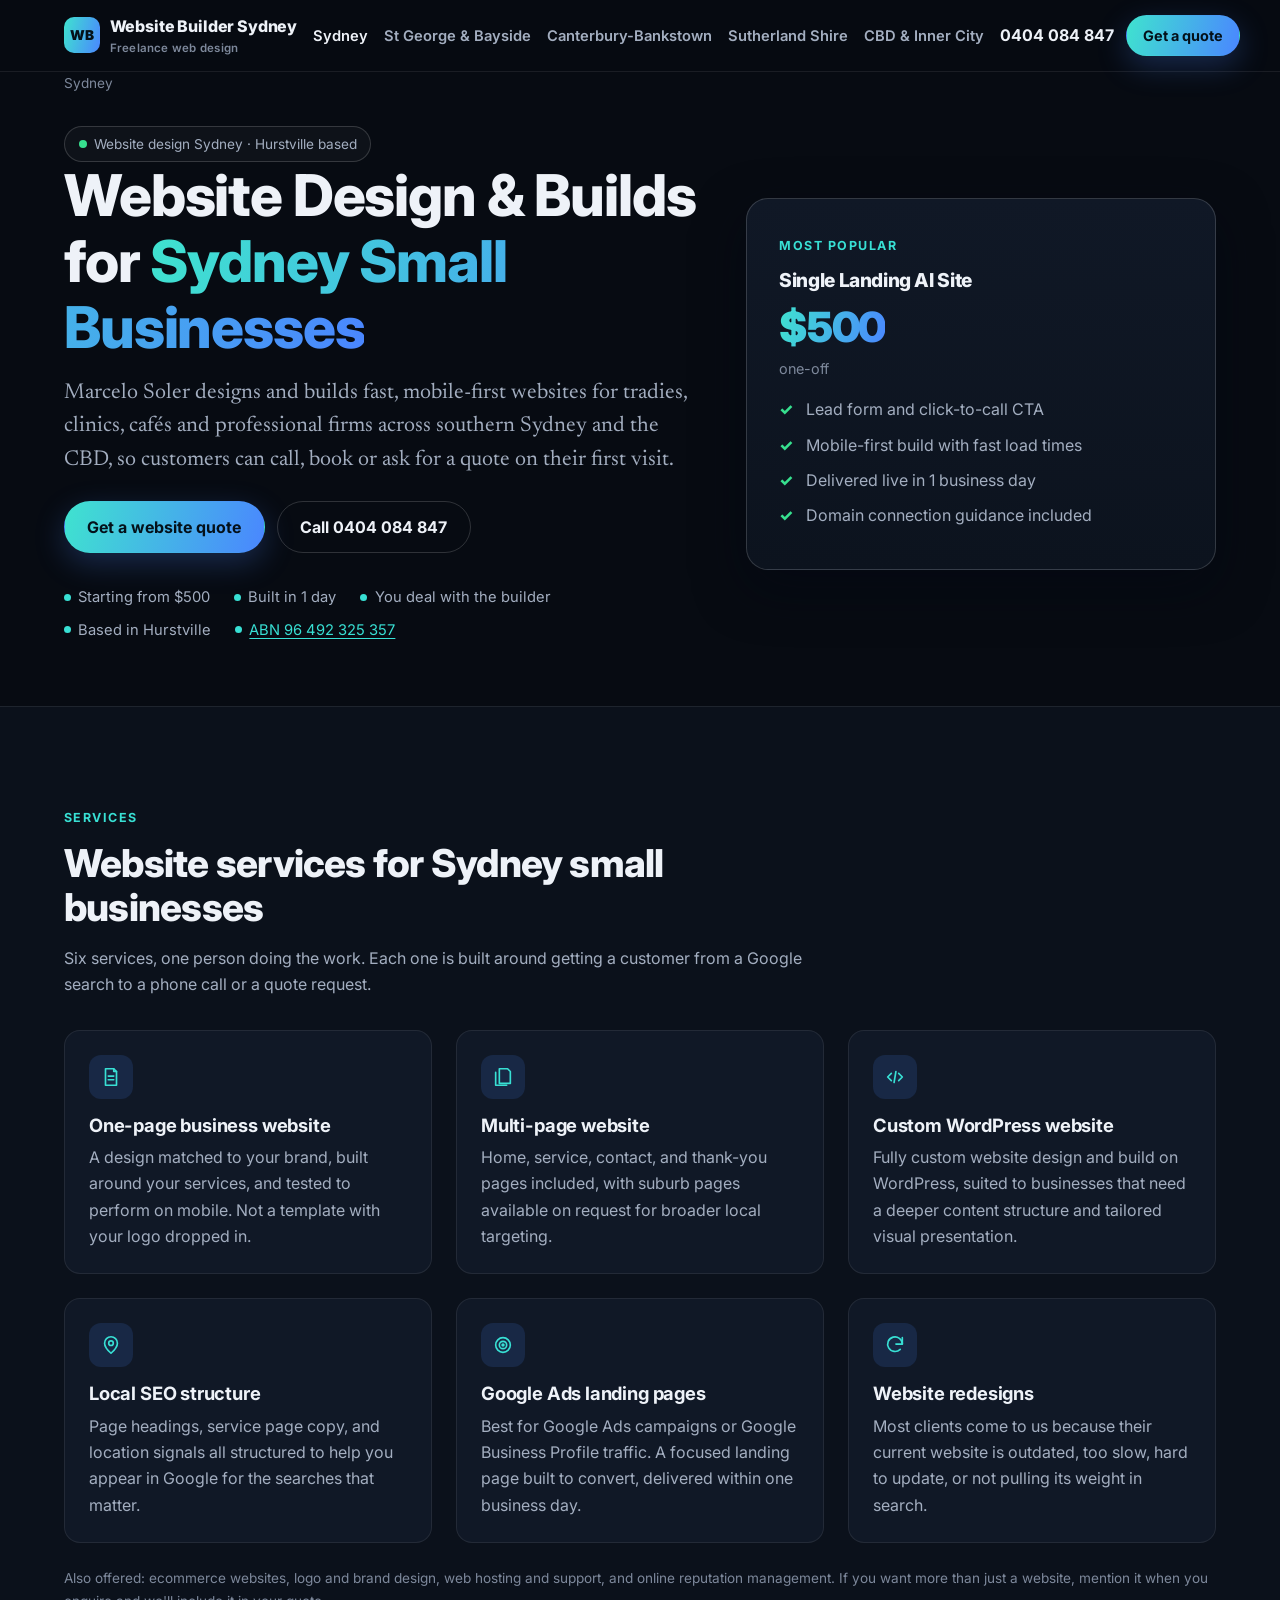
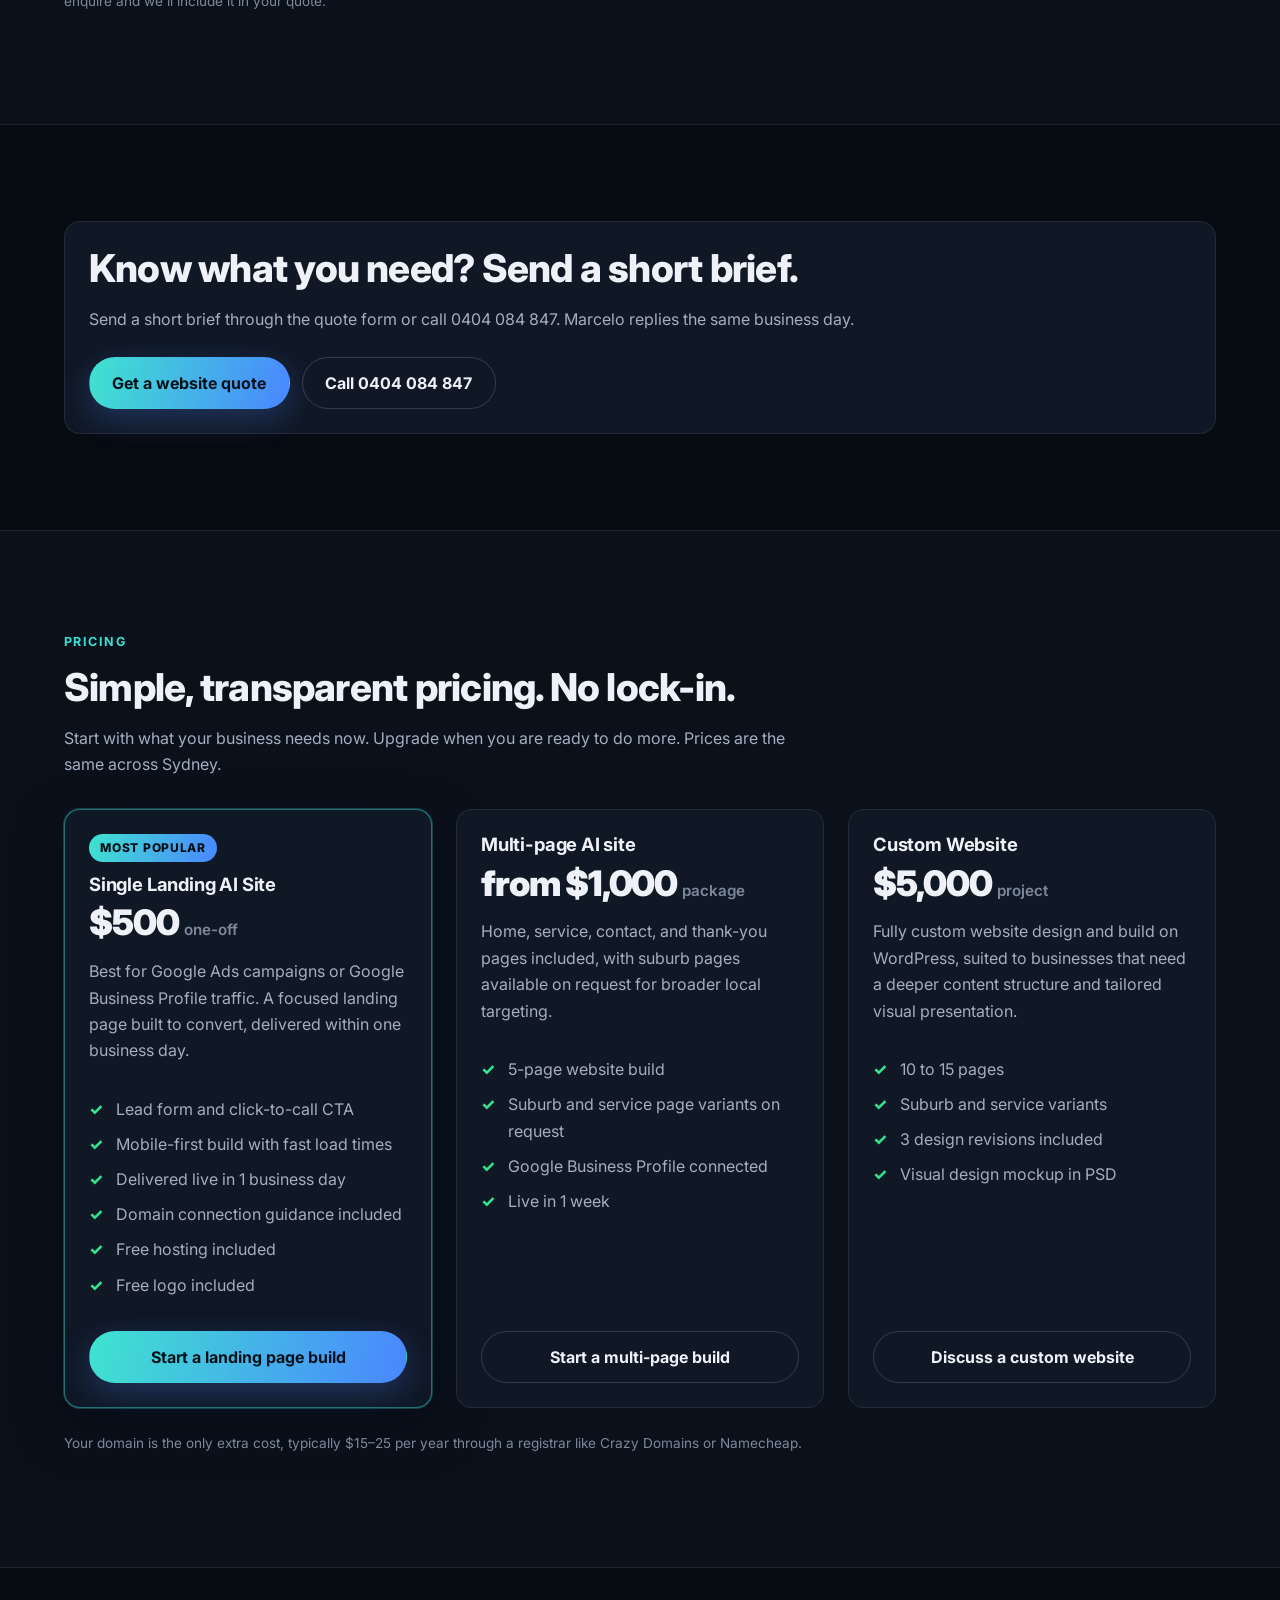
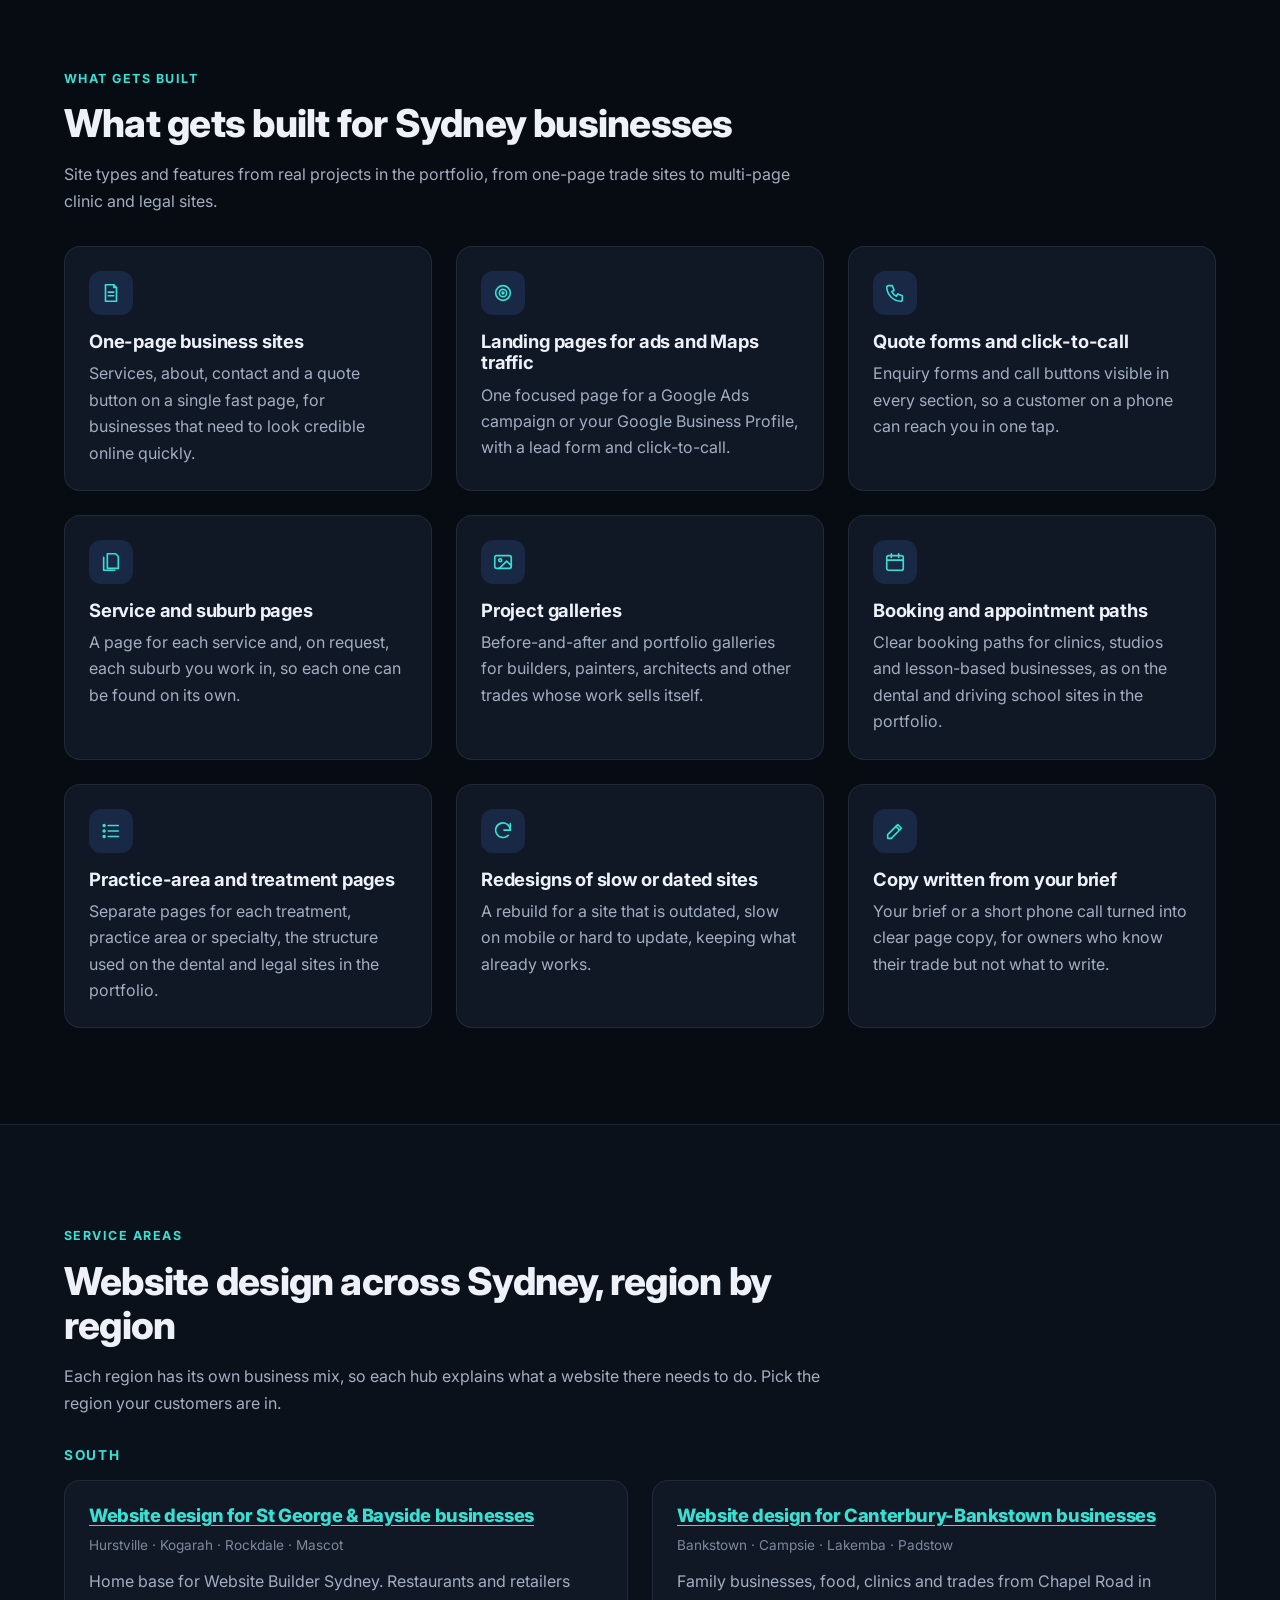
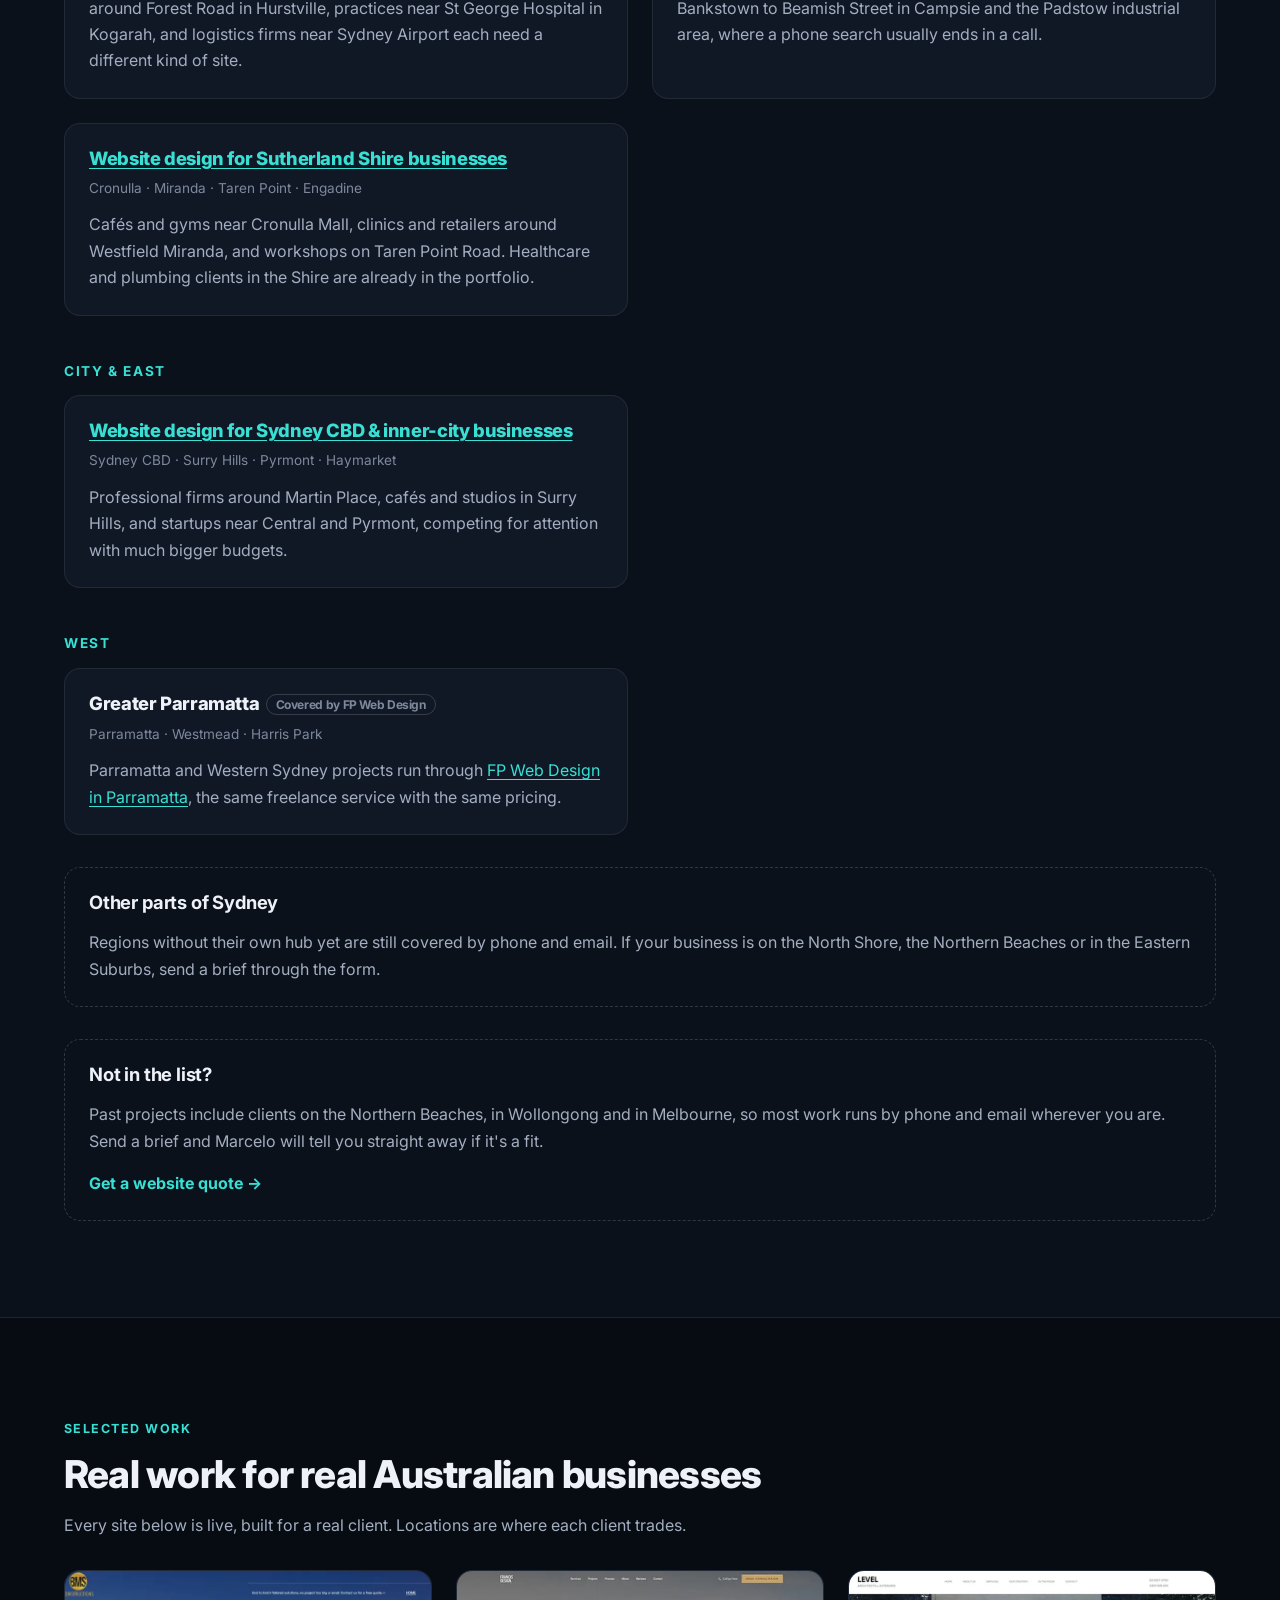
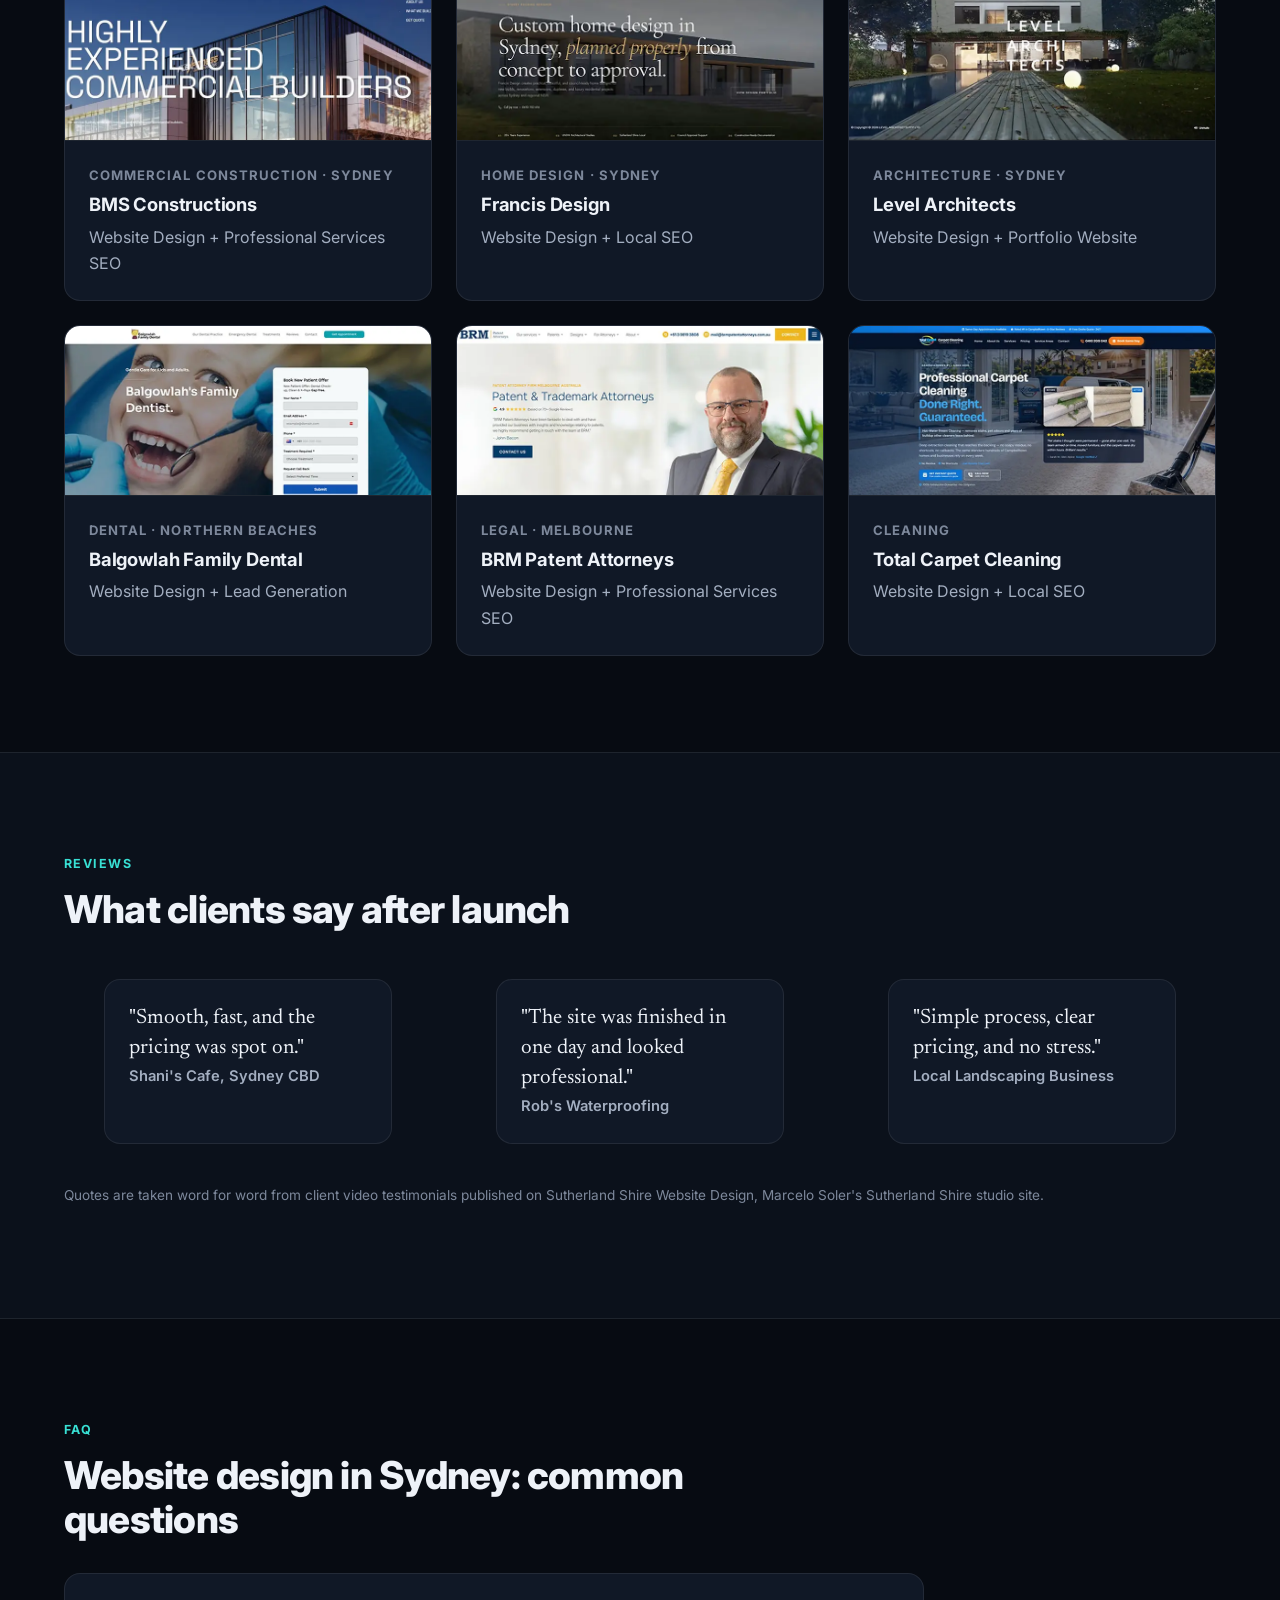
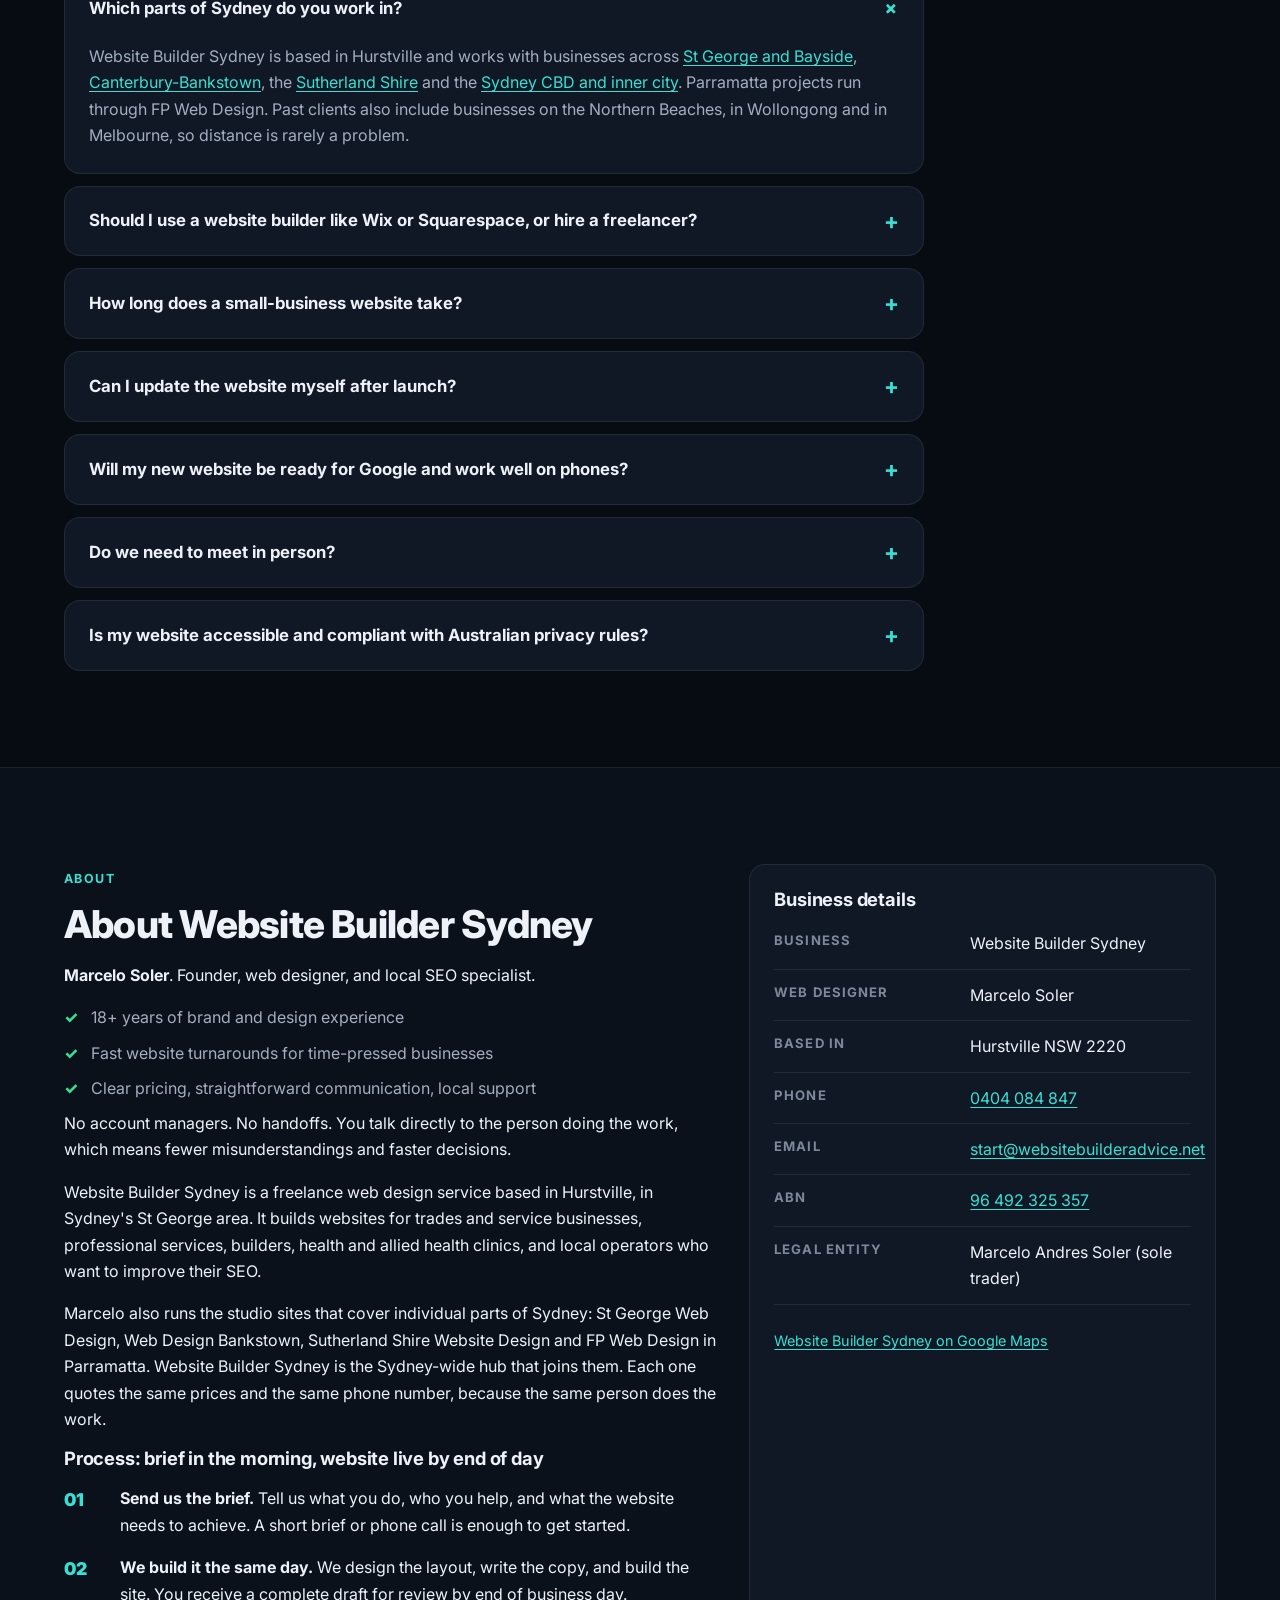
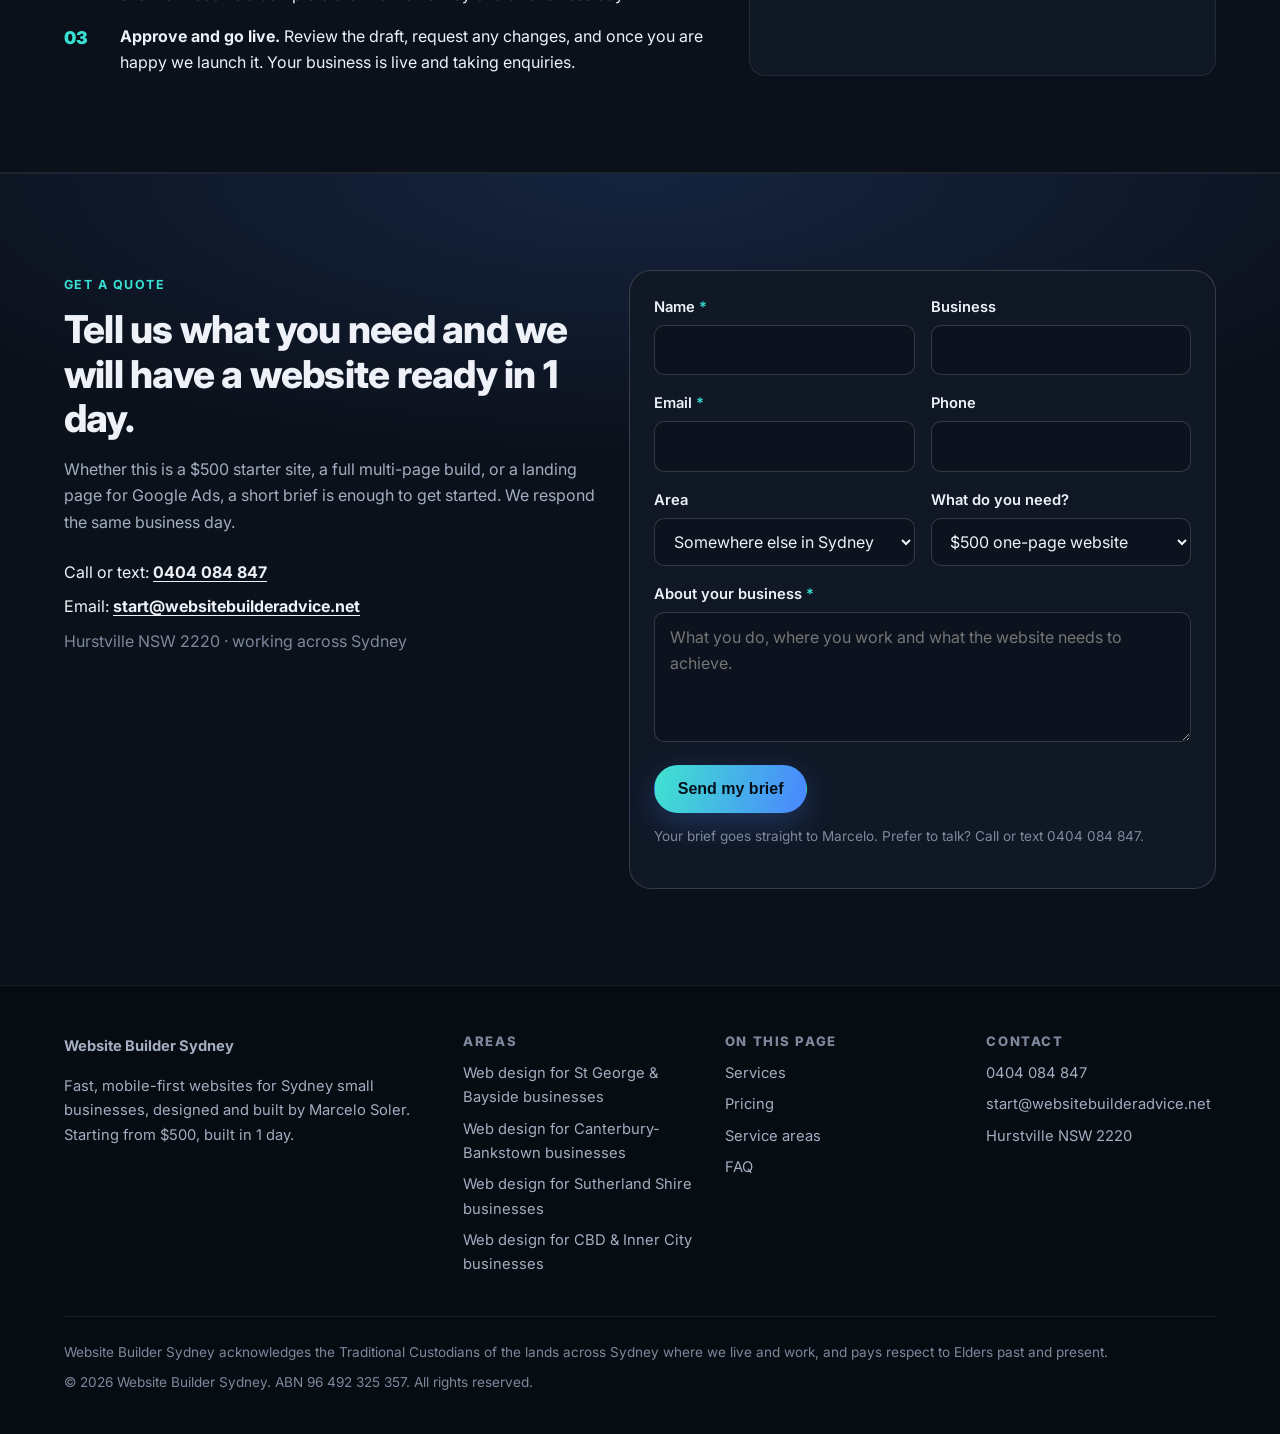
==== commit 9c05e2d0: "Send the quote form through Web3Forms instead of mailto Same Web3Forms key as webdesignparramatta.sy" ====
--- a/index.html
+++ b/index.html
@@ -17,8 +17,8 @@
 <link rel="preconnect" href="https://fonts.googleapis.com" />
 <link rel="preconnect" href="https://fonts.gstatic.com" crossorigin />
 <link rel="stylesheet" href="https://fonts.googleapis.com/css2?family=Inter:wght@400;600;700;800;900&amp;family=Newsreader:ital,opsz,wght@0,6..72,400;1,6..72,400&amp;display=swap" />
-<link rel="stylesheet" href="/css/styles.css?v=1" />
-<script src="/js/main.js" defer></script>
+<link rel="stylesheet" href="/css/styles.css?v=2" />
+<script src="/js/main.js?v=2" defer></script>
 </head>
 <body>
 
@@ -456,7 +456,12 @@
         <li class="dim">Hurstville NSW 2220 · working across Sydney</li>
       </ul>
     </div>
-    <form class="form-card" action="mailto:start@websitebuilderadvice.net" method="post" enctype="text/plain" aria-label="Website quote request">
+    <form class="form-card" action="https://api.web3forms.com/submit" method="post" aria-label="Website quote request" data-web3forms>
+      <input type="hidden" name="access_key" value="3ab512ef-d715-4d12-b27f-cfa71083d6ed" />
+      <input type="hidden" name="subject" value="New website brief: Sydney (Website Builder Sydney)" />
+      <input type="hidden" name="from_name" value="Website Builder Sydney website" />
+      <input type="hidden" name="page" value="https://websitebuilderadvice.net/" />
+      <input type="checkbox" name="botcheck" class="sr-only" tabindex="-1" aria-hidden="true" />
       <div class="field-row">
         <div class="field"><label for="f-name">Name <span class="req">*</span></label><input id="f-name" name="name" type="text" autocomplete="name" required /></div>
         <div class="field"><label for="f-business">Business</label><input id="f-business" name="business" type="text" autocomplete="organization" /></div>
@@ -473,7 +478,7 @@
       </div>
       <div class="field"><label for="f-msg">About your business <span class="req">*</span></label><textarea id="f-msg" name="message" required placeholder="What you do, where you work and what the website needs to achieve."></textarea></div>
       <button class="btn btn-primary" type="submit">Send my brief</button>
-      <p class="form-note">Sending opens your email app with your brief filled in. Prefer to talk? Call or text 0404 084 847.</p>
+      <p class="form-note" data-form-status role="status" aria-live="polite">Your brief goes straight to Marcelo. Prefer to talk? Call or text 0404 084 847.</p>
     </form>
   </div>
 </section>
